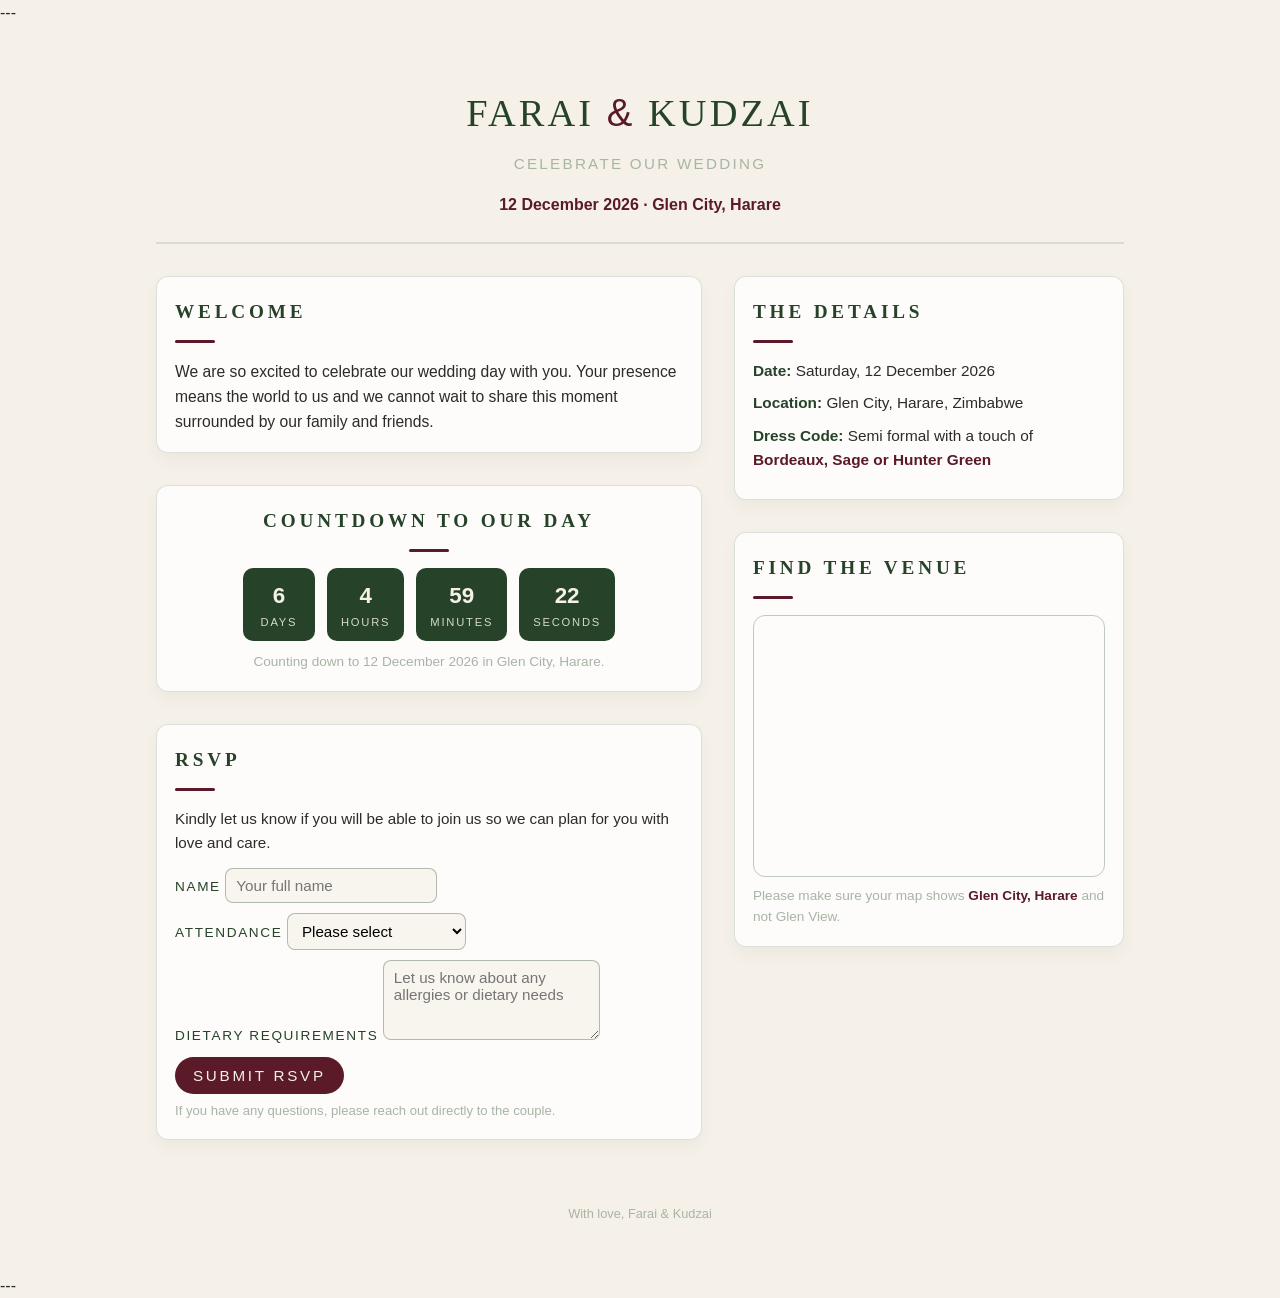
==== index.html @ f3418a3f "Revamp index.html for wedding celebration Updated wedding celebration page with new styles and conte" ====
---
  <!DOCTYPE html>
  <html lang="en">
  <head>
    <meta charset="UTF-8" />
    <meta name="viewport" content="width=device-width, initial-scale=1.0" />
    <title>Farai &amp; Kudzai | Wedding Celebration</title>
  
    <style>
      :root {
        --bone: #f5f1e8;
        --bordeaux: #5b1a27;
        --sage: #a8b4a5;
        --hunter: #264329;
        --text-main: #2b2b2b;
      }
  
      * {
        box-sizing: border-box;
        margin: 0;
        padding: 0;
        font-family: -apple-system, BlinkMacSystemFont, "Segoe UI", Roboto, sans-serif;
      }
  
      body {
        background-color: var(--bone);
        color: var(--text-main);
        line-height: 1.6;
      }
  
      .page-wrapper {
        max-width: 1000px;
        margin: 0 auto;
        padding: 24px 16px 48px;
      }
  
      header {
        text-align: center;
        padding: 32px 16px 24px;
        border-bottom: 2px solid rgba(38, 67, 41, 0.12);
      }
  
      .names {
        font-family: "Georgia", "Times New Roman", serif;
        font-size: 2.4rem;
        letter-spacing: 0.08em;
        text-transform: uppercase;
        color: var(--hunter);
      }
  
      .ampersand {
        color: var(--bordeaux);
      }
  
      .tagline {
        margin-top: 8px;
        font-size: 0.95rem;
        letter-spacing: 0.15em;
        text-transform: uppercase;
        color: var(--sage);
      }
  
      .date-location {
        margin-top: 16px;
        font-size: 1rem;
        color: var(--bordeaux);
        font-weight: 600;
      }
  
      main {
        margin-top: 32px;
        display: grid;
        grid-template-columns: 1.4fr 1fr;
        gap: 32px;
      }
  
      @media (max-width: 800px) {
        main {
          grid-template-columns: 1fr;
        }
      }
  
      section {
        margin-bottom: 32px;
        background: rgba(255, 255, 255, 0.8);
        border-radius: 12px;
        padding: 20px 18px 18px;
        box-shadow: 0 8px 18px rgba(0, 0, 0, 0.04);
        border: 1px solid rgba(168, 180, 165, 0.4);
      }
  
      h2 {
        font-family: "Georgia", "Times New Roman", serif;
        font-size: 1.2rem;
        letter-spacing: 0.2em;
        text-transform: uppercase;
        color: var(--hunter);
        margin-bottom: 12px;
      }
  
      .accent-line {
        width: 40px;
        height: 3px;
        background: var(--bordeaux);
        border-radius: 999px;
        margin-bottom: 16px;
      }
  
      .intro p {
        font-size: 0.98rem;
      }
  
      .highlight {
        color: var(--bordeaux);
        font-weight: 600;
      }
  
      /* Countdown */
      .countdown {
        text-align: center;
      }
  
      .countdown-grid {
        display: flex;
        justify-content: center;
        gap: 12px;
        flex-wrap: wrap;
        margin-top: 12px;
      }
  
      .count-box {
        background: var(--hunter);
        color: var(--bone);
        border-radius: 10px;
        padding: 10px 14px;
        min-width: 72px;
      }
  
      .count-number {
        font-size: 1.4rem;
        font-weight: 700;
        display: block;
      }
  
      .count-label {
        font-size: 0.7rem;
        letter-spacing: 0.16em;
        text-transform: uppercase;
        opacity: 0.85;
      }
  
      .countdown-note {
        margin-top: 10px;
        font-size: 0.85rem;
        color: var(--sage);
      }
  
      /* Details */
      .details-list {
        list-style: none;
        font-size: 0.96rem;
      }
  
      .details-list li {
        margin-bottom: 8px;
      }
  
      .details-label {
        font-weight: 600;
        color: var(--hunter);
      }
  
      /* Map */
      .map-wrapper {
        border-radius: 12px;
        overflow: hidden;
        border: 1px solid rgba(168, 180, 165, 0.7);
      }
  
      .map-note {
        margin-top: 8px;
        font-size: 0.85rem;
        color: var(--sage);
      }
  
      /* RSVP */
      .rsvp p {
        font-size: 0.95rem;
        margin-bottom: 12px;
      }
  
      form {
        display: flex;
        flex-direction: column;
        gap: 10px;
      }
  
      label {
        font-size: 0.85rem;
        letter-spacing: 0.12em;
        text-transform: uppercase;
        color: var(--hunter);
      }
  
      input[type="text"],
      select,
      textarea {
        padding: 8px 10px;
        border-radius: 8px;
        border: 1px solid rgba(168, 180, 165, 0.9);
        font-size: 0.95rem;
        background: rgba(245, 241, 232, 0.7);
        outline: none;
      }
  
      input[type="text"]:focus,
      select:focus,
      textarea:focus {
        border-color: var(--hunter);
        box-shadow: 0 0 0 2px rgba(38, 67, 41, 0.12);
      }
  
      textarea {
        min-height: 80px;
        resize: vertical;
      }
  
      .btn-primary {
        background: var(--bordeaux);
        color: var(--bone);
        border: none;
        border-radius: 999px;
        padding: 10px 18px;
        font-size: 0.95rem;
        letter-spacing: 0.18em;
        text-transform: uppercase;
        cursor: pointer;
        transition: background 0.2s ease, transform 0.1s ease;
        align-self: flex-start;
      }
  
      .btn-primary:hover {
        background: #4a151f;
        transform: translateY(-1px);
      }
  
      .btn-primary:active {
        transform: translateY(0);
      }
  
      .rsvp-note {
        margin-top: 6px;
        font-size: 0.82rem;
        color: var(--sage);
      }
  
      footer {
        margin-top: 32px;
        text-align: center;
        font-size: 0.8rem;
        color: var(--sage);
      }
    </style>
  </head>
  
  <body>
    <div class="page-wrapper">
      <header>
        <div class="names">Farai <span class="ampersand">&amp;</span> Kudzai</div>
        <div class="tagline">Celebrate Our Wedding</div>
        <div class="date-location">12 December 2026 · Glen City, Harare</div>
      </header>
  
      <main>
        <div>
          <!-- Intro -->
          <section class="intro">
            <h2>Welcome</h2>
            <div class="accent-line"></div>
            <p>
              We are so excited to celebrate our wedding day with you.
              Your presence means the world to us and we cannot wait to share
              this moment surrounded by our family and friends.
            </p>
          </section>
  
          <!-- Countdown -->
          <section class="countdown">
            <h2>Countdown To Our Day</h2>
            <div class="accent-line" style="margin-left:auto;margin-right:auto;"></div>
            <div class="countdown-grid">
              <div class="count-box">
                <span id="days" class="count-number">0</span>
                <span class="count-label">Days</span>
              </div>
              <div class="count-box">
                <span id="hours" class="count-number">0</span>
                <span class="count-label">Hours</span>
              </div>
              <div class="count-box">
                <span id="minutes" class="count-number">0</span>
                <span class="count-label">Minutes</span>
              </div>
              <div class="count-box">
                <span id="seconds" class="count-number">0</span>
                <span class="count-label">Seconds</span>
              </div>
            </div>
            <div id="countdown-note" class="countdown-note"></div>
          </section>
  
          <!-- RSVP -->
          <section class="rsvp" id="rsvp">
            <h2>RSVP</h2>
            <div class="accent-line"></div>
            <p>
              Kindly let us know if you will be able to join us so we can
              plan for you with love and care.
            </p>
  
            <!-- NOTE: This is a front end only demo form.
                 To collect responses for real, connect this form to a
                 service like Google Forms, Formspree, or your own backend. -->
  
            <form action="#" method="post">
              <div>
                <label for="name">Name</label>
                <input type="text" id="name" name="name" placeholder="Your full name" required />
              </div>
  
              <div>
                <label for="attendance">Attendance</label>
                <select id="attendance" name="attendance" required>
                  <option value="">Please select</option>
                  <option value="accept">Happily accepting</option>
                  <option value="decline">Regretfully declining</option>
                </select>
              </div>
  
              <div>
                <label for="diet">Dietary Requirements</label>
                <textarea id="diet" name="diet" placeholder="Let us know about any allergies or dietary needs"></textarea>
              </div>
  
              <button type="submit" class="btn-primary">Submit RSVP</button>
            </form>
  
            <div class="rsvp-note">
              If you have any questions, please reach out directly to the couple.
            </div>
          </section>
        </div>
  
        <div>
          <!-- Wedding Details -->
          <section>
            <h2>The Details</h2>
            <div class="accent-line"></div>
            <ul class="details-list">
              <li>
                <span class="details-label">Date:</span>
                Saturday, 12 December 2026
              </li>
              <li>
                <span class="details-label">Location:</span>
                Glen City, Harare, Zimbabwe
              </li>
              <li>
                <span class="details-label">Dress Code:</span>
                Semi formal with a touch of <span class="highlight">Bordeaux, Sage or Hunter Green</span>
              </li>
            </ul>
          </section>
  
          <!-- Map / Location -->
          <section>
            <h2>Find The Venue</h2>
            <div class="accent-line"></div>
            <div class="map-wrapper">
              <!-- Corrected Google Maps iframe for Glen City -->
              <!-- Replace the src below with the exact iframe src you copied for Glen City if needed -->
              <iframe
                src="https://www.google.com/maps/embed?pb=!1m18!1m12!1m3!1d3760.000000000000!2d30.9500000!3d-17.9000000!2m3!1f0!2f0!3f0!3m2!1i1024!2i768!4f13.1!3m3!1m2!1s0x0000000000000000%3A0x0000000000000000!2sGlen%20City%2C%20Harare!5e0!3m2!1sen!2szw!4v1700000000000"
                width="100%"
                height="260"
                style="border:0;"
                allowfullscreen=""
                loading="lazy"
                referrerpolicy="no-referrer-when-downgrade"></iframe>
            </div>
            <p class="map-note">
              Please make sure your map shows <span class="highlight">Glen City, Harare</span> and not Glen View.
            </p>
          </section>
        </div>
      </main>
  
      <footer>
        With love,
        Farai &amp; Kudzai
      </footer>
    </div>
  
    <script>
      // Countdown timer set for 12 December 2026 in Harare
      // Harare is UTC+2, no daylight savings
  
      // Using local time string so it works in the browser without needing time zones
      const weddingDate = new Date("December 12, 2026 10:00:00"); // adjust time if needed
  
      function updateCountdown() {
        const now = new Date();
        const distance = weddingDate.getTime() - now.getTime();
  
        const noteEl = document.getElementById("countdown-note");
  
        if (distance <= 0) {
          document.getElementById("days").textContent = "0";
          document.getElementById("hours").textContent = "0";
          document.getElementById("minutes").textContent = "0";
          document.getElementById("seconds").textContent = "0";
          if (noteEl) {
            noteEl.textContent = "The big day is here!";
          }
          return;
        }
  
        const days = Math.floor(distance / (1000 * 60 * 60 * 24));
        const hours = Math.floor((distance % (1000 * 60 * 60 * 24)) / (1000 * 60 * 60));
        const minutes = Math.floor((distance % (1000 * 60 * 60)) / (1000 * 60));
        const seconds = Math.floor((distance % (1000 * 60)) / 1000);
  
        document.getElementById("days").textContent = days;
        document.getElementById("hours").textContent = hours;
        document.getElementById("minutes").textContent = minutes;
        document.getElementById("seconds").textContent = seconds;
  
        if (noteEl) {
          noteEl.textContent = "Counting down to 12 December 2026 in Glen City, Harare.";
        }
      }
  
      updateCountdown();
      setInterval(updateCountdown, 1000);
    </script>
  </body>
  </html>
---
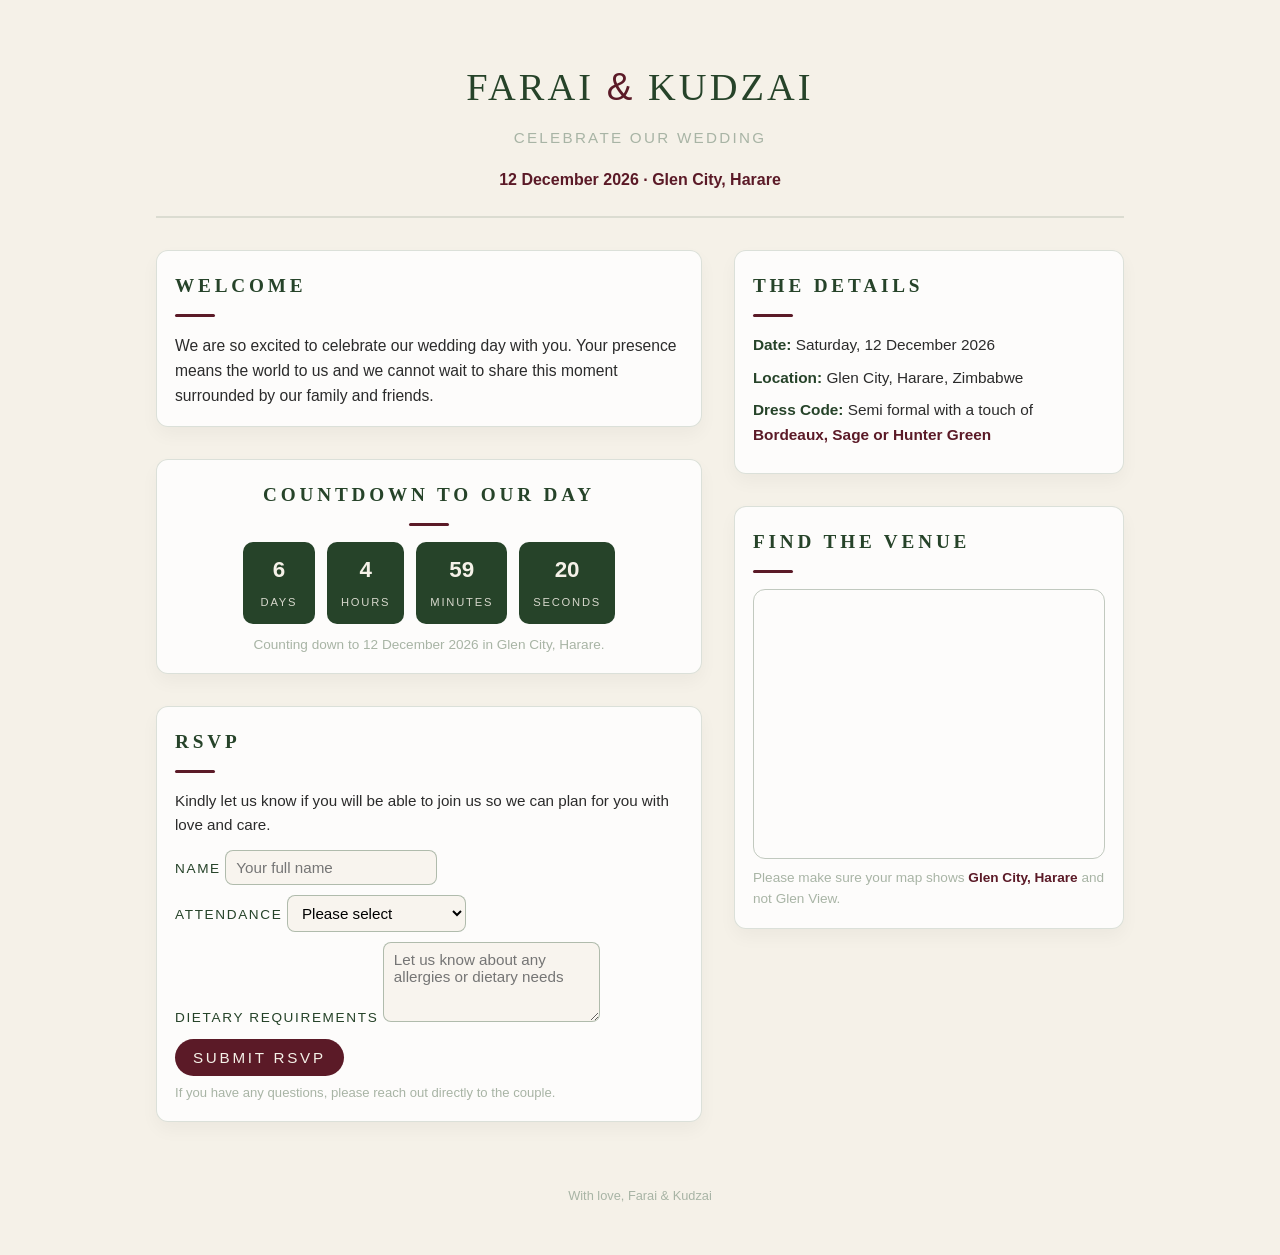
==== commit f344bc05: "Restore index.html with wedding celebration details" ====
--- a/index.html
+++ b/index.html
@@ -1,4 +1,3 @@
----
   <!DOCTYPE html>
   <html lang="en">
   <head>
@@ -445,4 +444,4 @@
     </script>
   </body>
   </html>
----
+
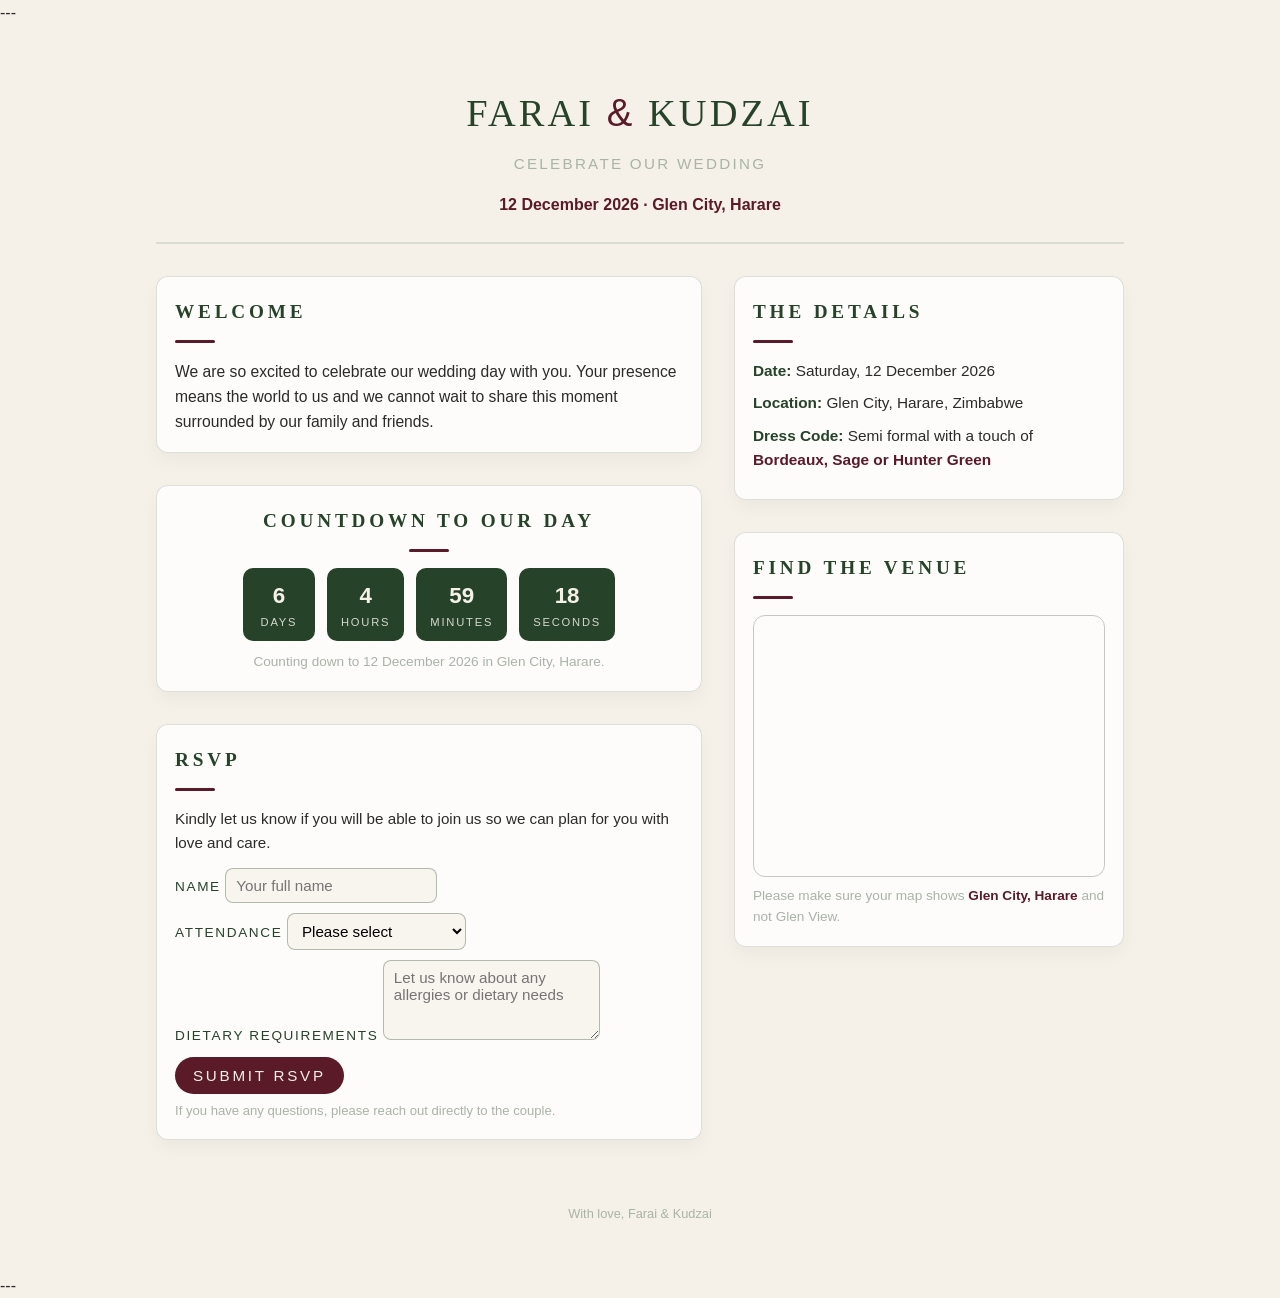
==== commit 9afa2243: "Fix HTML encoding issues in index.html" ====
--- a/index.html
+++ b/index.html
@@ -1,3 +1,4 @@
+---
   <!DOCTYPE html>
   <html lang="en">
   <head>
@@ -444,4 +445,5 @@
     </script>
   </body>
   </html>
+---
 
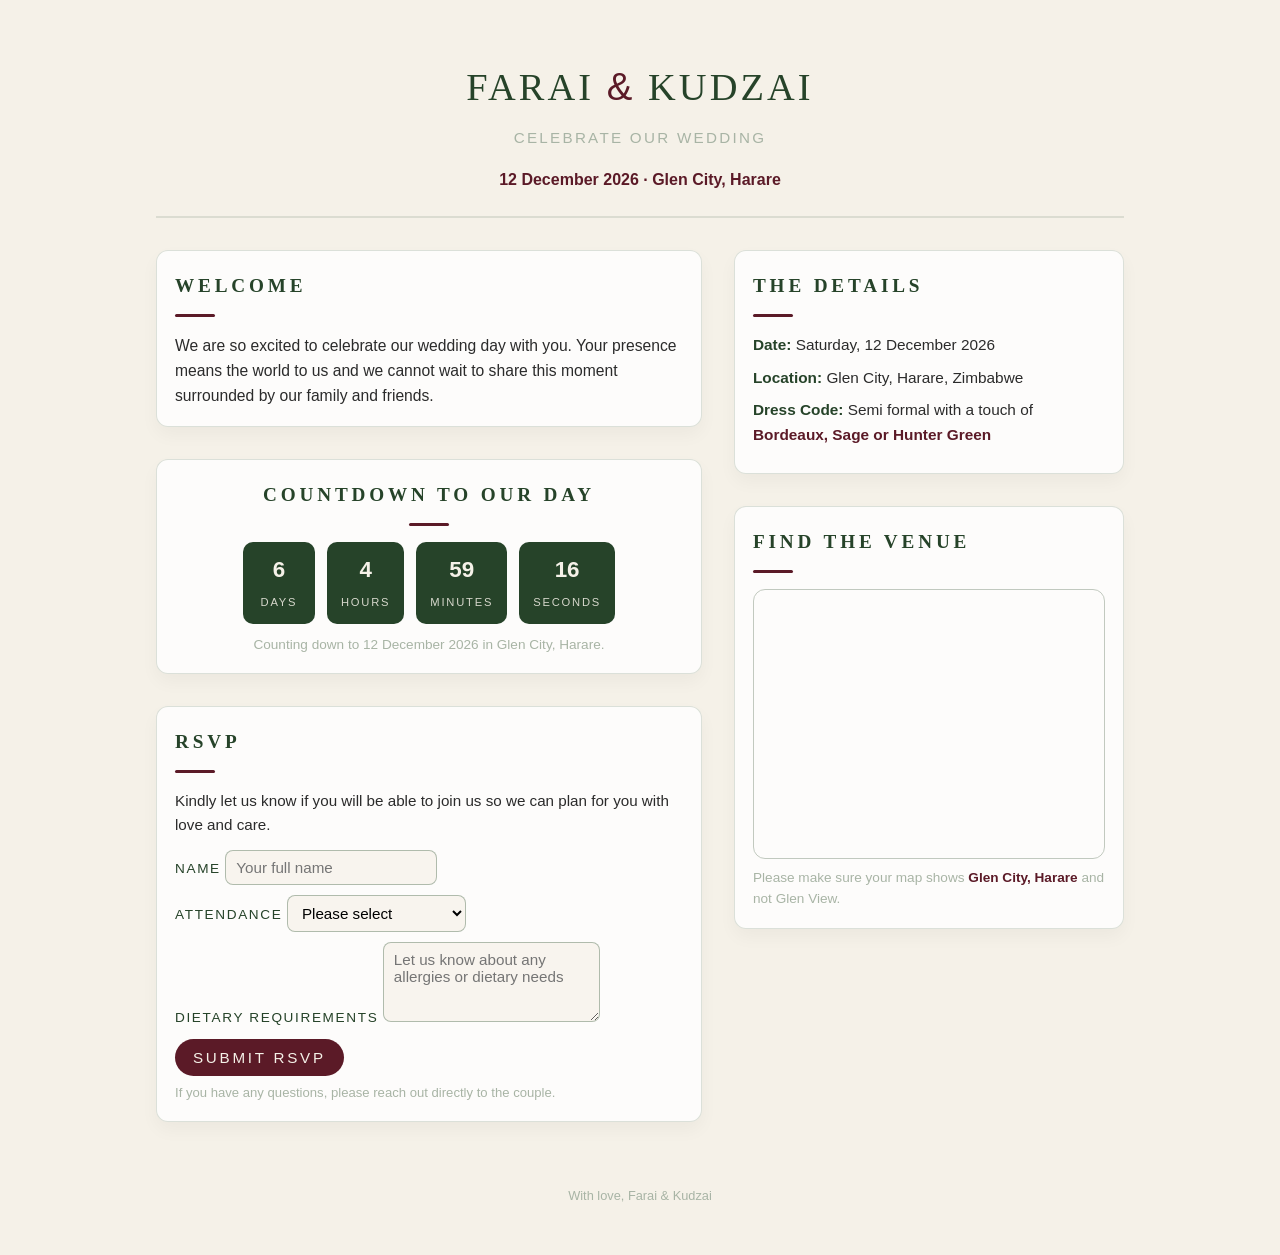
==== commit 0f44d824: "Replace HTML content with updated wedding details" ====
--- a/index.html
+++ b/index.html
@@ -1,4 +1,3 @@
----
   <!DOCTYPE html>
   <html lang="en">
   <head>
@@ -445,5 +444,5 @@
     </script>
   </body>
   </html>
----
 
+
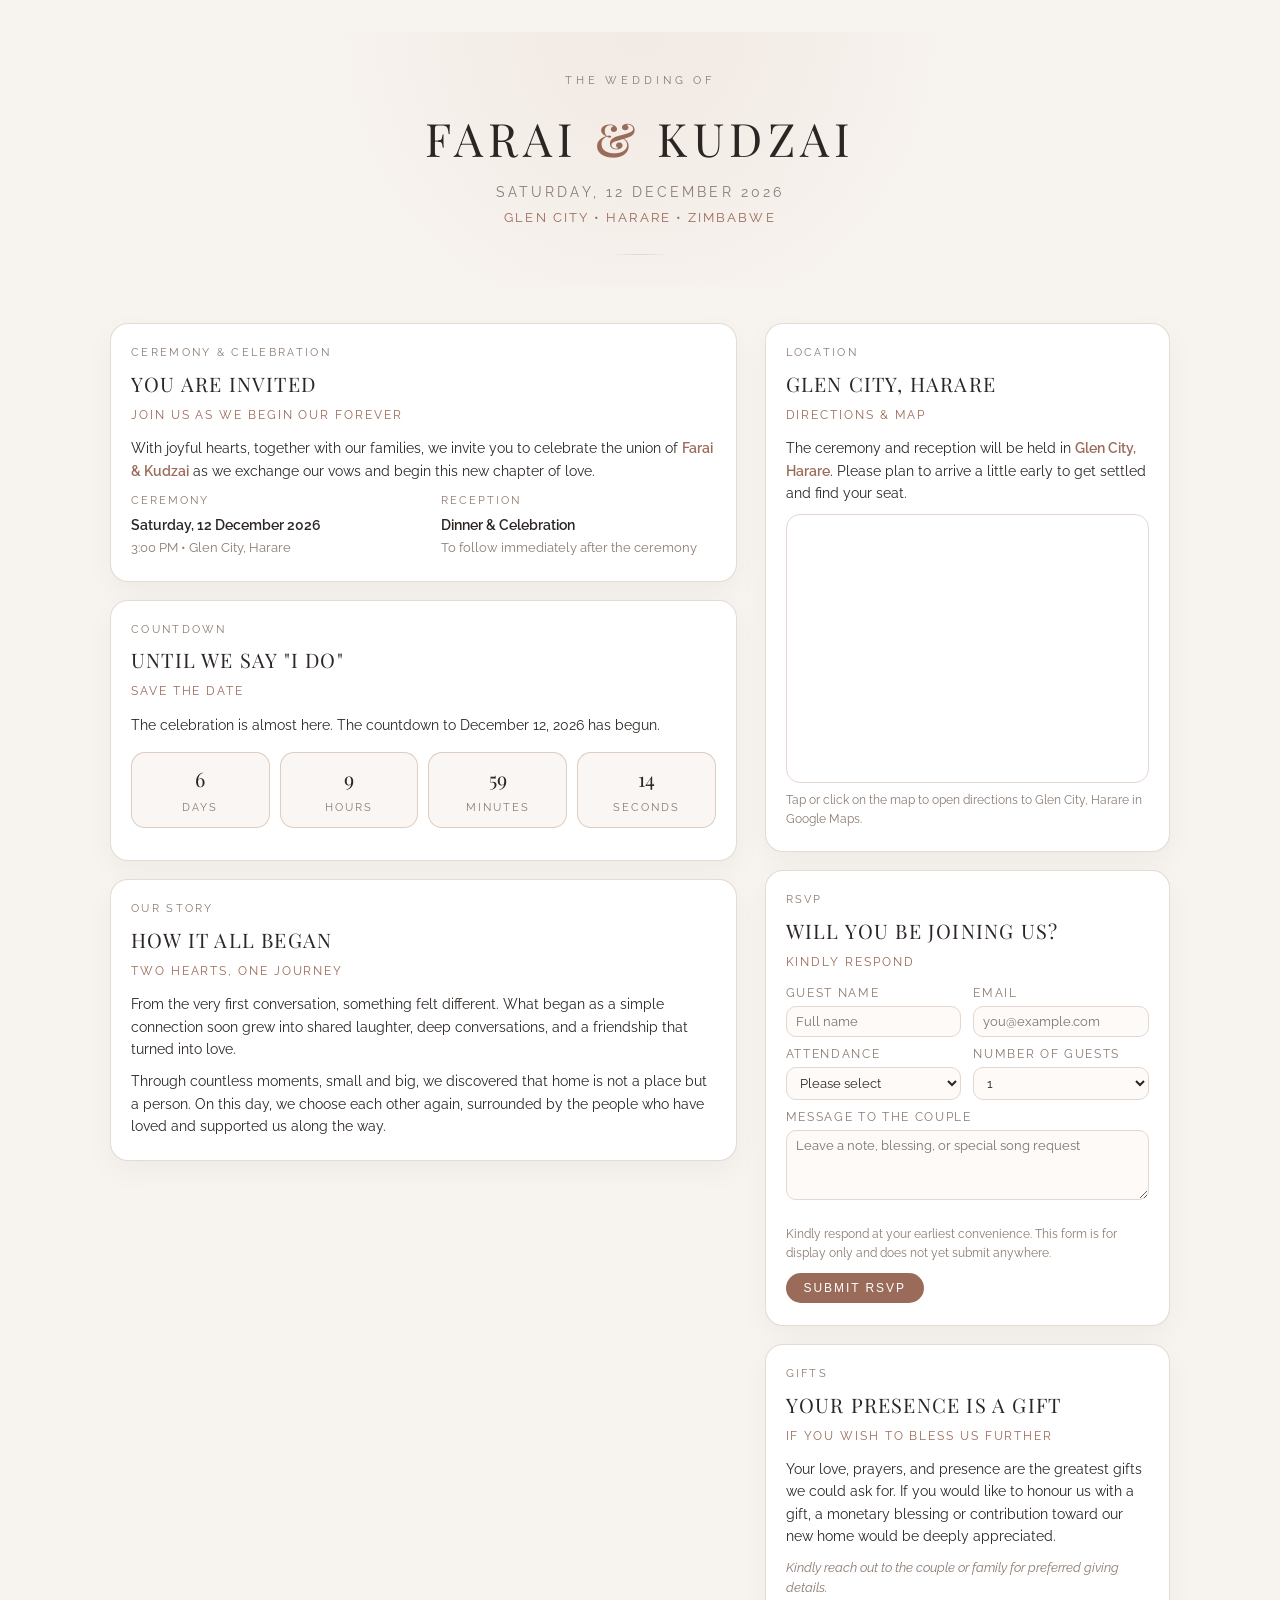
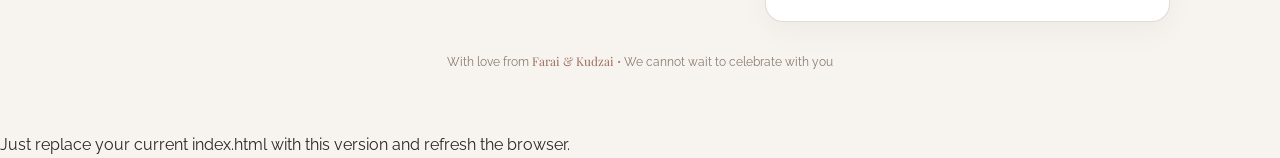
==== commit 04068f63: "Refactor index.html for wedding celebration Updated wedding website HTML structure and styles." ====
--- a/index.html
+++ b/index.html
@@ -1,448 +1,570 @@
-  <!DOCTYPE html>
+ <!DOCTYPE html>
   <html lang="en">
   <head>
     <meta charset="UTF-8" />
     <meta name="viewport" content="width=device-width, initial-scale=1.0" />
-    <title>Farai &amp; Kudzai | Wedding Celebration</title>
-  
+    <title>Farai & Kudzai Wedding</title>
+    <link rel="preconnect" href="https://fonts.googleapis.com" />
+    <link rel="preconnect" href="https://fonts.gstatic.com" crossorigin />
+    <link href="https://fonts.googleapis.com/css2?family=Playfair+Display:wght@400;600;700&family=Raleway:wght@300;400;500;600&display=swap" rel="stylesheet" />
     <style>
       :root {
-        --bone: #f5f1e8;
-        --bordeaux: #5b1a27;
-        --sage: #a8b4a5;
-        --hunter: #264329;
-        --text-main: #2b2b2b;
+        --primary: #9b6b5a;
+        --primary-light: #c89b87;
+        --accent: #d9bca8;
+        --bg: #f7f3ef;
+        --text: #2b2623;
+        --muted: #8a7b71;
+        --card-bg: #ffffff;
+        --border-soft: #e3d7cf;
       }
   
       * {
         box-sizing: border-box;
         margin: 0;
         padding: 0;
-        font-family: -apple-system, BlinkMacSystemFont, "Segoe UI", Roboto, sans-serif;
       }
   
       body {
-        background-color: var(--bone);
-        color: var(--text-main);
+        font-family: "Raleway", system-ui, -apple-system, BlinkMacSystemFont, "Segoe UI", sans-serif;
+        background: var(--bg);
+        color: var(--text);
         line-height: 1.6;
-      }
-  
-      .page-wrapper {
-        max-width: 1000px;
+        -webkit-font-smoothing: antialiased;
+      }
+  
+      img {
+        max-width: 100%;
+        display: block;
+      }
+  
+      a {
+        color: inherit;
+        text-decoration: none;
+      }
+  
+      .page {
+        max-width: 1100px;
         margin: 0 auto;
-        padding: 24px 16px 48px;
-      }
-  
-      header {
+        padding: 32px 20px 60px;
+      }
+  
+      header.hero {
         text-align: center;
-        padding: 32px 16px 24px;
-        border-bottom: 2px solid rgba(38, 67, 41, 0.12);
-      }
-  
-      .names {
-        font-family: "Georgia", "Times New Roman", serif;
-        font-size: 2.4rem;
-        letter-spacing: 0.08em;
-        text-transform: uppercase;
-        color: var(--hunter);
-      }
-  
-      .ampersand {
-        color: var(--bordeaux);
-      }
-  
-      .tagline {
-        margin-top: 8px;
-        font-size: 0.95rem;
-        letter-spacing: 0.15em;
-        text-transform: uppercase;
-        color: var(--sage);
-      }
-  
-      .date-location {
+        padding: 40px 16px 32px;
+        position: relative;
+      }
+  
+      header.hero::before {
+        content: "";
+        position: absolute;
+        inset: 0;
+        background: radial-gradient(circle at top, rgba(203, 164, 140, 0.12), transparent 55%);
+        z-index: -1;
+      }
+  
+      .hero-subtitle {
+        letter-spacing: 0.35em;
+        text-transform: uppercase;
+        font-size: 11px;
+        color: var(--muted);
+        margin-bottom: 12px;
+      }
+  
+      .hero-names {
+        font-family: "Playfair Display", serif;
+        font-size: clamp(32px, 5vw, 46px);
+        letter-spacing: 0.12em;
+        text-transform: uppercase;
+        margin-bottom: 6px;
+      }
+  
+      .hero-ampersand {
+        color: var(--primary);
+        font-weight: 600;
+      }
+  
+      .hero-date {
+        font-size: 14px;
+        text-transform: uppercase;
+        letter-spacing: 0.22em;
+        color: var(--muted);
+        margin-bottom: 4px;
+      }
+  
+      .hero-location {
+        font-size: 13px;
+        letter-spacing: 0.16em;
+        text-transform: uppercase;
+        color: var(--primary);
+      }
+  
+      .hero-divider {
+        width: 62px;
+        height: 1px;
+        background: linear-gradient(to right, transparent, var(--border-soft), transparent);
+        margin: 26px auto 0;
+      }
+  
+      .layout {
+        display: grid;
+        grid-template-columns: minmax(0, 1.7fr) minmax(0, 1.1fr);
+        gap: 28px;
+        margin-top: 36px;
+        align-items: start;
+      }
+  
+      @media (max-width: 880px) {
+        .layout {
+          grid-template-columns: minmax(0, 1fr);
+        }
+      }
+  
+      .card {
+        background: var(--card-bg);
+        border-radius: 18px;
+        border: 1px solid rgba(227, 215, 207, 0.9);
+        padding: 20px 20px 22px;
+        box-shadow: 0 10px 30px rgba(0, 0, 0, 0.04);
+      }
+  
+      .card + .card {
+        margin-top: 18px;
+      }
+  
+      .section-label {
+        font-size: 11px;
+        letter-spacing: 0.21em;
+        text-transform: uppercase;
+        color: var(--muted);
+        margin-bottom: 6px;
+      }
+  
+      .section-title {
+        font-family: "Playfair Display", serif;
+        font-size: 20px;
+        letter-spacing: 0.06em;
+        text-transform: uppercase;
+        margin-bottom: 6px;
+      }
+  
+      .section-subtitle {
+        font-size: 12px;
+        letter-spacing: 0.16em;
+        text-transform: uppercase;
+        color: var(--primary);
+        margin-bottom: 12px;
+      }
+  
+      .section-body {
+        font-size: 14px;
+        color: var(--text);
+      }
+  
+      .section-body p + p {
+        margin-top: 10px;
+      }
+  
+      .highlight {
+        font-weight: 600;
+        color: var(--primary);
+      }
+  
+      .two-column {
+        display: grid;
+        grid-template-columns: repeat(auto-fit, minmax(180px, 1fr));
+        gap: 12px 36px;
+        margin-top: 10px;
+        font-size: 14px;
+      }
+  
+      .two-column-item-label {
+        font-size: 11px;
+        letter-spacing: 0.18em;
+        text-transform: uppercase;
+        color: var(--muted);
+        margin-bottom: 4px;
+      }
+  
+      .two-column-item-main {
+        font-weight: 600;
+        margin-bottom: 2px;
+      }
+  
+      .two-column-item-sub {
+        font-size: 13px;
+        color: var(--muted);
+      }
+  
+      .registry-note {
+        margin-top: 12px;
+        font-size: 13px;
+        color: var(--muted);
+        font-style: italic;
+      }
+  
+      .countdown {
+        display: flex;
+        justify-content: space-between;
+        gap: 10px;
         margin-top: 16px;
-        font-size: 1rem;
-        color: var(--bordeaux);
-        font-weight: 600;
-      }
-  
-      main {
-        margin-top: 32px;
+      }
+  
+      .countdown-box {
+        flex: 1;
+        text-align: center;
+        padding: 10px 8px 11px;
+        border-radius: 14px;
+        background: #faf6f3;
+        border: 1px solid rgba(220, 201, 187, 0.9);
+      }
+  
+      .countdown-value {
+        font-family: "Playfair Display", serif;
+        font-size: 20px;
+        margin-bottom: 4px;
+      }
+  
+      .countdown-label {
+        font-size: 11px;
+        text-transform: uppercase;
+        letter-spacing: 0.18em;
+        color: var(--muted);
+      }
+  
+      .countdown-footer {
+        text-align: center;
+        margin-top: 10px;
+        font-size: 12px;
+        color: var(--muted);
+      }
+  
+      .rsvp-form {
         display: grid;
-        grid-template-columns: 1.4fr 1fr;
-        gap: 32px;
-      }
-  
-      @media (max-width: 800px) {
-        main {
-          grid-template-columns: 1fr;
-        }
-      }
-  
-      section {
-        margin-bottom: 32px;
-        background: rgba(255, 255, 255, 0.8);
-        border-radius: 12px;
-        padding: 20px 18px 18px;
-        box-shadow: 0 8px 18px rgba(0, 0, 0, 0.04);
-        border: 1px solid rgba(168, 180, 165, 0.4);
-      }
-  
-      h2 {
-        font-family: "Georgia", "Times New Roman", serif;
-        font-size: 1.2rem;
-        letter-spacing: 0.2em;
-        text-transform: uppercase;
-        color: var(--hunter);
-        margin-bottom: 12px;
-      }
-  
-      .accent-line {
-        width: 40px;
-        height: 3px;
-        background: var(--bordeaux);
-        border-radius: 999px;
-        margin-bottom: 16px;
-      }
-  
-      .intro p {
-        font-size: 0.98rem;
-      }
-  
-      .highlight {
-        color: var(--bordeaux);
-        font-weight: 600;
-      }
-  
-      /* Countdown */
-      .countdown {
-        text-align: center;
-      }
-  
-      .countdown-grid {
-        display: flex;
-        justify-content: center;
-        gap: 12px;
-        flex-wrap: wrap;
-        margin-top: 12px;
-      }
-  
-      .count-box {
-        background: var(--hunter);
-        color: var(--bone);
-        border-radius: 10px;
-        padding: 10px 14px;
-        min-width: 72px;
-      }
-  
-      .count-number {
-        font-size: 1.4rem;
-        font-weight: 700;
+        gap: 8px;
+        margin-top: 10px;
+      }
+  
+      .rsvp-row {
+        display: grid;
+        grid-template-columns: repeat(auto-fit, minmax(140px, 1fr));
+        gap: 8px 12px;
+      }
+  
+      label {
+        font-size: 12px;
+        color: var(--muted);
+        text-transform: uppercase;
+        letter-spacing: 0.14em;
         display: block;
-      }
-  
-      .count-label {
-        font-size: 0.7rem;
-        letter-spacing: 0.16em;
-        text-transform: uppercase;
-        opacity: 0.85;
-      }
-  
-      .countdown-note {
-        margin-top: 10px;
-        font-size: 0.85rem;
-        color: var(--sage);
-      }
-  
-      /* Details */
-      .details-list {
-        list-style: none;
-        font-size: 0.96rem;
-      }
-  
-      .details-list li {
-        margin-bottom: 8px;
-      }
-  
-      .details-label {
-        font-weight: 600;
-        color: var(--hunter);
-      }
-  
-      /* Map */
-      .map-wrapper {
-        border-radius: 12px;
-        overflow: hidden;
-        border: 1px solid rgba(168, 180, 165, 0.7);
-      }
-  
-      .map-note {
-        margin-top: 8px;
-        font-size: 0.85rem;
-        color: var(--sage);
-      }
-  
-      /* RSVP */
-      .rsvp p {
-        font-size: 0.95rem;
-        margin-bottom: 12px;
-      }
-  
-      form {
-        display: flex;
-        flex-direction: column;
-        gap: 10px;
-      }
-  
-      label {
-        font-size: 0.85rem;
-        letter-spacing: 0.12em;
-        text-transform: uppercase;
-        color: var(--hunter);
+        margin-bottom: 3px;
       }
   
       input[type="text"],
+      input[type="email"],
       select,
       textarea {
-        padding: 8px 10px;
-        border-radius: 8px;
-        border: 1px solid rgba(168, 180, 165, 0.9);
-        font-size: 0.95rem;
-        background: rgba(245, 241, 232, 0.7);
-        outline: none;
-      }
-  
-      input[type="text"]:focus,
-      select:focus,
-      textarea:focus {
-        border-color: var(--hunter);
-        box-shadow: 0 0 0 2px rgba(38, 67, 41, 0.12);
+        width: 100%;
+        padding: 7px 9px;
+        border-radius: 10px;
+        border: 1px solid var(--border-soft);
+        font-size: 13px;
+        font-family: inherit;
+        background: #fdfaf7;
+        color: var(--text);
       }
   
       textarea {
-        min-height: 80px;
+        min-height: 70px;
         resize: vertical;
       }
   
+      .rsvp-footer {
+        display: flex;
+        justify-content: space-between;
+        align-items: center;
+        margin-top: 10px;
+        gap: 10px;
+        flex-wrap: wrap;
+      }
+  
+      .rsvp-note {
+        font-size: 12px;
+        color: var(--muted);
+      }
+  
       .btn-primary {
-        background: var(--bordeaux);
-        color: var(--bone);
         border: none;
         border-radius: 999px;
-        padding: 10px 18px;
-        font-size: 0.95rem;
-        letter-spacing: 0.18em;
-        text-transform: uppercase;
+        padding: 8px 18px;
+        font-size: 12px;
+        letter-spacing: 0.16em;
+        text-transform: uppercase;
+        background: var(--primary);
+        color: #fff;
         cursor: pointer;
-        transition: background 0.2s ease, transform 0.1s ease;
-        align-self: flex-start;
+        transition: background 0.15s ease, transform 0.1s ease;
+        white-space: nowrap;
       }
   
       .btn-primary:hover {
-        background: #4a151f;
+        background: #855747;
         transform: translateY(-1px);
       }
   
-      .btn-primary:active {
-        transform: translateY(0);
-      }
-  
-      .rsvp-note {
-        margin-top: 6px;
-        font-size: 0.82rem;
-        color: var(--sage);
-      }
-  
-      footer {
-        margin-top: 32px;
+      .map-wrapper {
+        border-radius: 14px;
+        overflow: hidden;
+        border: 1px solid var(--border-soft);
+        margin-top: 10px;
+      }
+  
+      .map-wrapper iframe {
+        border: 0;
+        width: 100%;
+        height: 260px;
+      }
+  
+      .map-caption {
+        margin-top: 8px;
+        font-size: 12px;
+        color: var(--muted);
+      }
+  
+      .footer-note {
         text-align: center;
-        font-size: 0.8rem;
-        color: var(--sage);
+        margin-top: 30px;
+        font-size: 12px;
+        color: var(--muted);
+      }
+  
+      .footer-note span {
+        font-family: "Playfair Display", serif;
+        color: var(--primary);
       }
     </style>
   </head>
-  
   <body>
-    <div class="page-wrapper">
-      <header>
-        <div class="names">Farai <span class="ampersand">&amp;</span> Kudzai</div>
-        <div class="tagline">Celebrate Our Wedding</div>
-        <div class="date-location">12 December 2026 · Glen City, Harare</div>
+    <div class="page">
+      <header class="hero">
+        <div class="hero-subtitle">The Wedding Of</div>
+        <div class="hero-names">
+          FARAI <span class="hero-ampersand">&amp;</span> KUDZAI
+        </div>
+        <div class="hero-date">Saturday, 12 December 2026</div>
+        <div class="hero-location">Glen City • Harare • Zimbabwe</div>
+        <div class="hero-divider"></div>
       </header>
   
-      <main>
-        <div>
-          <!-- Intro -->
-          <section class="intro">
-            <h2>Welcome</h2>
-            <div class="accent-line"></div>
-            <p>
-              We are so excited to celebrate our wedding day with you.
-              Your presence means the world to us and we cannot wait to share
-              this moment surrounded by our family and friends.
-            </p>
-          </section>
-  
-          <!-- Countdown -->
-          <section class="countdown">
-            <h2>Countdown To Our Day</h2>
-            <div class="accent-line" style="margin-left:auto;margin-right:auto;"></div>
-            <div class="countdown-grid">
-              <div class="count-box">
-                <span id="days" class="count-number">0</span>
-                <span class="count-label">Days</span>
-              </div>
-              <div class="count-box">
-                <span id="hours" class="count-number">0</span>
-                <span class="count-label">Hours</span>
-              </div>
-              <div class="count-box">
-                <span id="minutes" class="count-number">0</span>
-                <span class="count-label">Minutes</span>
-              </div>
-              <div class="count-box">
-                <span id="seconds" class="count-number">0</span>
-                <span class="count-label">Seconds</span>
+      <main class="layout">
+        <section>
+          <article class="card">
+            <div class="section-label">Ceremony &amp; Celebration</div>
+            <div class="section-title">You Are Invited</div>
+            <div class="section-subtitle">Join Us As We Begin Our Forever</div>
+            <div class="section-body">
+              <p>
+                With joyful hearts, together with our families, we invite you to celebrate the union of
+                <span class="highlight">Farai &amp; Kudzai</span> as we exchange our vows and begin this new chapter of love.
+              </p>
+              <div class="two-column">
+                <div>
+                  <div class="two-column-item-label">Ceremony</div>
+                  <div class="two-column-item-main">Saturday, 12 December 2026</div>
+                  <div class="two-column-item-sub">3:00 PM • Glen City, Harare</div>
+                </div>
+                <div>
+                  <div class="two-column-item-label">Reception</div>
+                  <div class="two-column-item-main">Dinner &amp; Celebration</div>
+                  <div class="two-column-item-sub">To follow immediately after the ceremony</div>
+                </div>
               </div>
             </div>
-            <div id="countdown-note" class="countdown-note"></div>
-          </section>
-  
-          <!-- RSVP -->
-          <section class="rsvp" id="rsvp">
-            <h2>RSVP</h2>
-            <div class="accent-line"></div>
-            <p>
-              Kindly let us know if you will be able to join us so we can
-              plan for you with love and care.
-            </p>
-  
-            <!-- NOTE: This is a front end only demo form.
-                 To collect responses for real, connect this form to a
-                 service like Google Forms, Formspree, or your own backend. -->
-  
-            <form action="#" method="post">
-              <div>
-                <label for="name">Name</label>
-                <input type="text" id="name" name="name" placeholder="Your full name" required />
+          </article>
+  
+          <article class="card">
+            <div class="section-label">Countdown</div>
+            <div class="section-title">Until We Say "I Do"</div>
+            <div class="section-subtitle">Save The Date</div>
+            <div class="section-body">
+              <p>The celebration is almost here. The countdown to December 12, 2026 has begun.</p>
+              <div class="countdown" id="countdown">
+                <div class="countdown-box">
+                  <div class="countdown-value" id="days">0</div>
+                  <div class="countdown-label">Days</div>
+                </div>
+                <div class="countdown-box">
+                  <div class="countdown-value" id="hours">0</div>
+                  <div class="countdown-label">Hours</div>
+                </div>
+                <div class="countdown-box">
+                  <div class="countdown-value" id="minutes">0</div>
+                  <div class="countdown-label">Minutes</div>
+                </div>
+                <div class="countdown-box">
+                  <div class="countdown-value" id="seconds">0</div>
+                  <div class="countdown-label">Seconds</div>
+                </div>
               </div>
-  
-              <div>
-                <label for="attendance">Attendance</label>
-                <select id="attendance" name="attendance" required>
-                  <option value="">Please select</option>
-                  <option value="accept">Happily accepting</option>
-                  <option value="decline">Regretfully declining</option>
-                </select>
+              <div class="countdown-footer" id="countdown-footer"></div>
+            </div>
+          </article>
+  
+          <article class="card">
+            <div class="section-label">Our Story</div>
+            <div class="section-title">How It All Began</div>
+            <div class="section-subtitle">Two Hearts, One Journey</div>
+            <div class="section-body">
+              <p>
+                From the very first conversation, something felt different. What began as a simple connection soon grew into
+                shared laughter, deep conversations, and a friendship that turned into love.
+              </p>
+              <p>
+                Through countless moments, small and big, we discovered that home is not a place but a person. On this day,
+                we choose each other again, surrounded by the people who have loved and supported us along the way.
+              </p>
+            </div>
+          </article>
+        </section>
+  
+        <aside>
+          <article class="card">
+            <div class="section-label">Location</div>
+            <div class="section-title">Glen City, Harare</div>
+            <div class="section-subtitle">Directions &amp; Map</div>
+            <div class="section-body">
+              <p>
+                The ceremony and reception will be held in
+                <span class="highlight">Glen City, Harare</span>. Please plan to arrive a little early to get settled and find your seat.
+              </p>
+              <div class="map-wrapper">
+                <iframe
+                  loading="lazy"
+                  allowfullscreen
+                  referrerpolicy="no-referrer-when-downgrade"
+                  src="https://www.google.com/maps/embed?pb=!1m18!1m12!1m3!1d3762.016026002153!2d31.249!3d-17.929149!2m3!1f0!2f0!3f0!3m2!1i1024!2i768!4f13.1!3m3!1m2!1s0x1931a5c1e4c4c7ff%3A0x8a01fd1cbd4023f1!2sGlen%20City%2C%20Harare%2C%20Zimbabwe!5e0!3m2!1sen!2sZW!4v1690000000000">
+                </iframe>
               </div>
-  
-              <div>
-                <label for="diet">Dietary Requirements</label>
-                <textarea id="diet" name="diet" placeholder="Let us know about any allergies or dietary needs"></textarea>
+              <div class="map-caption">
+                Tap or click on the map to open directions to Glen City, Harare in Google Maps.
               </div>
-  
-              <button type="submit" class="btn-primary">Submit RSVP</button>
-            </form>
-  
-            <div class="rsvp-note">
-              If you have any questions, please reach out directly to the couple.
             </div>
-          </section>
-        </div>
-  
-        <div>
-          <!-- Wedding Details -->
-          <section>
-            <h2>The Details</h2>
-            <div class="accent-line"></div>
-            <ul class="details-list">
-              <li>
-                <span class="details-label">Date:</span>
-                Saturday, 12 December 2026
-              </li>
-              <li>
-                <span class="details-label">Location:</span>
-                Glen City, Harare, Zimbabwe
-              </li>
-              <li>
-                <span class="details-label">Dress Code:</span>
-                Semi formal with a touch of <span class="highlight">Bordeaux, Sage or Hunter Green</span>
-              </li>
-            </ul>
-          </section>
-  
-          <!-- Map / Location -->
-          <section>
-            <h2>Find The Venue</h2>
-            <div class="accent-line"></div>
-            <div class="map-wrapper">
-              <!-- Corrected Google Maps iframe for Glen City -->
-              <!-- Replace the src below with the exact iframe src you copied for Glen City if needed -->
-              <iframe
-                src="https://www.google.com/maps/embed?pb=!1m18!1m12!1m3!1d3760.000000000000!2d30.9500000!3d-17.9000000!2m3!1f0!2f0!3f0!3m2!1i1024!2i768!4f13.1!3m3!1m2!1s0x0000000000000000%3A0x0000000000000000!2sGlen%20City%2C%20Harare!5e0!3m2!1sen!2szw!4v1700000000000"
-                width="100%"
-                height="260"
-                style="border:0;"
-                allowfullscreen=""
-                loading="lazy"
-                referrerpolicy="no-referrer-when-downgrade"></iframe>
+          </article>
+  
+          <article class="card">
+            <div class="section-label">Rsvp</div>
+            <div class="section-title">Will You Be Joining Us?</div>
+            <div class="section-subtitle">Kindly Respond</div>
+            <div class="section-body">
+              <form class="rsvp-form">
+                <div class="rsvp-row">
+                  <div>
+                    <label for="name">Guest Name</label>
+                    <input type="text" id="name" name="name" placeholder="Full name" />
+                  </div>
+                  <div>
+                    <label for="email">Email</label>
+                    <input type="email" id="email" name="email" placeholder="you@example.com" />
+                  </div>
+                </div>
+  
+                <div class="rsvp-row">
+                  <div>
+                    <label for="attendance">Attendance</label>
+                    <select id="attendance" name="attendance">
+                      <option value="">Please select</option>
+                      <option value="accept">Joyfully accept</option>
+                      <option value="decline">Regretfully decline</option>
+                    </select>
+                  </div>
+                  <div>
+                    <label for="guests">Number Of Guests</label>
+                    <select id="guests" name="guests">
+                      <option value="1">1</option>
+                      <option value="2">2</option>
+                      <option value="3">3</option>
+                      <option value="4">4</option>
+                    </select>
+                  </div>
+                </div>
+  
+                <div>
+                  <label for="message">Message To The Couple</label>
+                  <textarea id="message" name="message" placeholder="Leave a note, blessing, or special song request"></textarea>
+                </div>
+  
+                <div class="rsvp-footer">
+                  <div class="rsvp-note">
+                    Kindly respond at your earliest convenience. This form is for display only and does not yet submit anywhere.
+                  </div>
+                  <button type="button" class="btn-primary">Submit Rsvp</button>
+                </div>
+              </form>
             </div>
-            <p class="map-note">
-              Please make sure your map shows <span class="highlight">Glen City, Harare</span> and not Glen View.
-            </p>
-          </section>
-        </div>
+          </article>
+  
+          <article class="card">
+            <div class="section-label">Gifts</div>
+            <div class="section-title">Your Presence Is A Gift</div>
+            <div class="section-subtitle">If You Wish To Bless Us Further</div>
+            <div class="section-body">
+              <p>
+                Your love, prayers, and presence are the greatest gifts we could ask for. If you would like to honour us with a
+                gift, a monetary blessing or contribution toward our new home would be deeply appreciated.
+              </p>
+              <p class="registry-note">
+                Kindly reach out to the couple or family for preferred giving details.
+              </p>
+            </div>
+          </article>
+        </aside>
       </main>
   
-      <footer>
-        With love,
-        Farai &amp; Kudzai
+      <footer class="footer-note">
+        With love from <span>Farai &amp; Kudzai</span> • We cannot wait to celebrate with you
       </footer>
     </div>
   
     <script>
-      // Countdown timer set for 12 December 2026 in Harare
-      // Harare is UTC+2, no daylight savings
-  
-      // Using local time string so it works in the browser without needing time zones
-      const weddingDate = new Date("December 12, 2026 10:00:00"); // adjust time if needed
-  
-      function updateCountdown() {
-        const now = new Date();
-        const distance = weddingDate.getTime() - now.getTime();
-  
-        const noteEl = document.getElementById("countdown-note");
-  
-        if (distance <= 0) {
-          document.getElementById("days").textContent = "0";
-          document.getElementById("hours").textContent = "0";
-          document.getElementById("minutes").textContent = "0";
-          document.getElementById("seconds").textContent = "0";
-          if (noteEl) {
-            noteEl.textContent = "The big day is here!";
+      // Countdown timer to 12 December 2026 at 15:00 local time
+      (function () {
+        var targetDate = new Date("December 12, 2026 15:00:00").getTime();
+  
+        function updateCountdown() {
+          var now = new Date().getTime();
+          var distance = targetDate - now;
+  
+          if (distance <= 0) {
+            document.getElementById("days").textContent = 0;
+            document.getElementById("hours").textContent = 0;
+            document.getElementById("minutes").textContent = 0;
+            document.getElementById("seconds").textContent = 0;
+  
+            var footer = document.getElementById("countdown-footer");
+            if (footer) {
+              footer.textContent = "Today we celebrate the wedding of Farai & Kudzai.";
+            }
+            clearInterval(intervalId);
+            return;
           }
-          return;
+  
+          var days = Math.floor(distance / (1000 * 60 * 60 * 24));
+          var hours = Math.floor((distance % (1000 * 60 * 60 * 24)) / (1000 * 60 * 60));
+          var minutes = Math.floor((distance % (1000 * 60 * 60)) / (1000 * 60));
+          var seconds = Math.floor((distance % (1000 * 60)) / 1000);
+  
+          document.getElementById("days").textContent = days;
+          document.getElementById("hours").textContent = hours;
+          document.getElementById("minutes").textContent = minutes;
+          document.getElementById("seconds").textContent = seconds;
         }
   
-        const days = Math.floor(distance / (1000 * 60 * 60 * 24));
-        const hours = Math.floor((distance % (1000 * 60 * 60 * 24)) / (1000 * 60 * 60));
-        const minutes = Math.floor((distance % (1000 * 60 * 60)) / (1000 * 60));
-        const seconds = Math.floor((distance % (1000 * 60)) / 1000);
-  
-        document.getElementById("days").textContent = days;
-        document.getElementById("hours").textContent = hours;
-        document.getElementById("minutes").textContent = minutes;
-        document.getElementById("seconds").textContent = seconds;
-  
-        if (noteEl) {
-          noteEl.textContent = "Counting down to 12 December 2026 in Glen City, Harare.";
-        }
-      }
-  
-      updateCountdown();
-      setInterval(updateCountdown, 1000);
+        updateCountdown();
+        var intervalId = setInterval(updateCountdown, 1000);
+      })();
     </script>
   </body>
   </html>
 
 
+Just replace your current index.html with this version and refresh the browser.
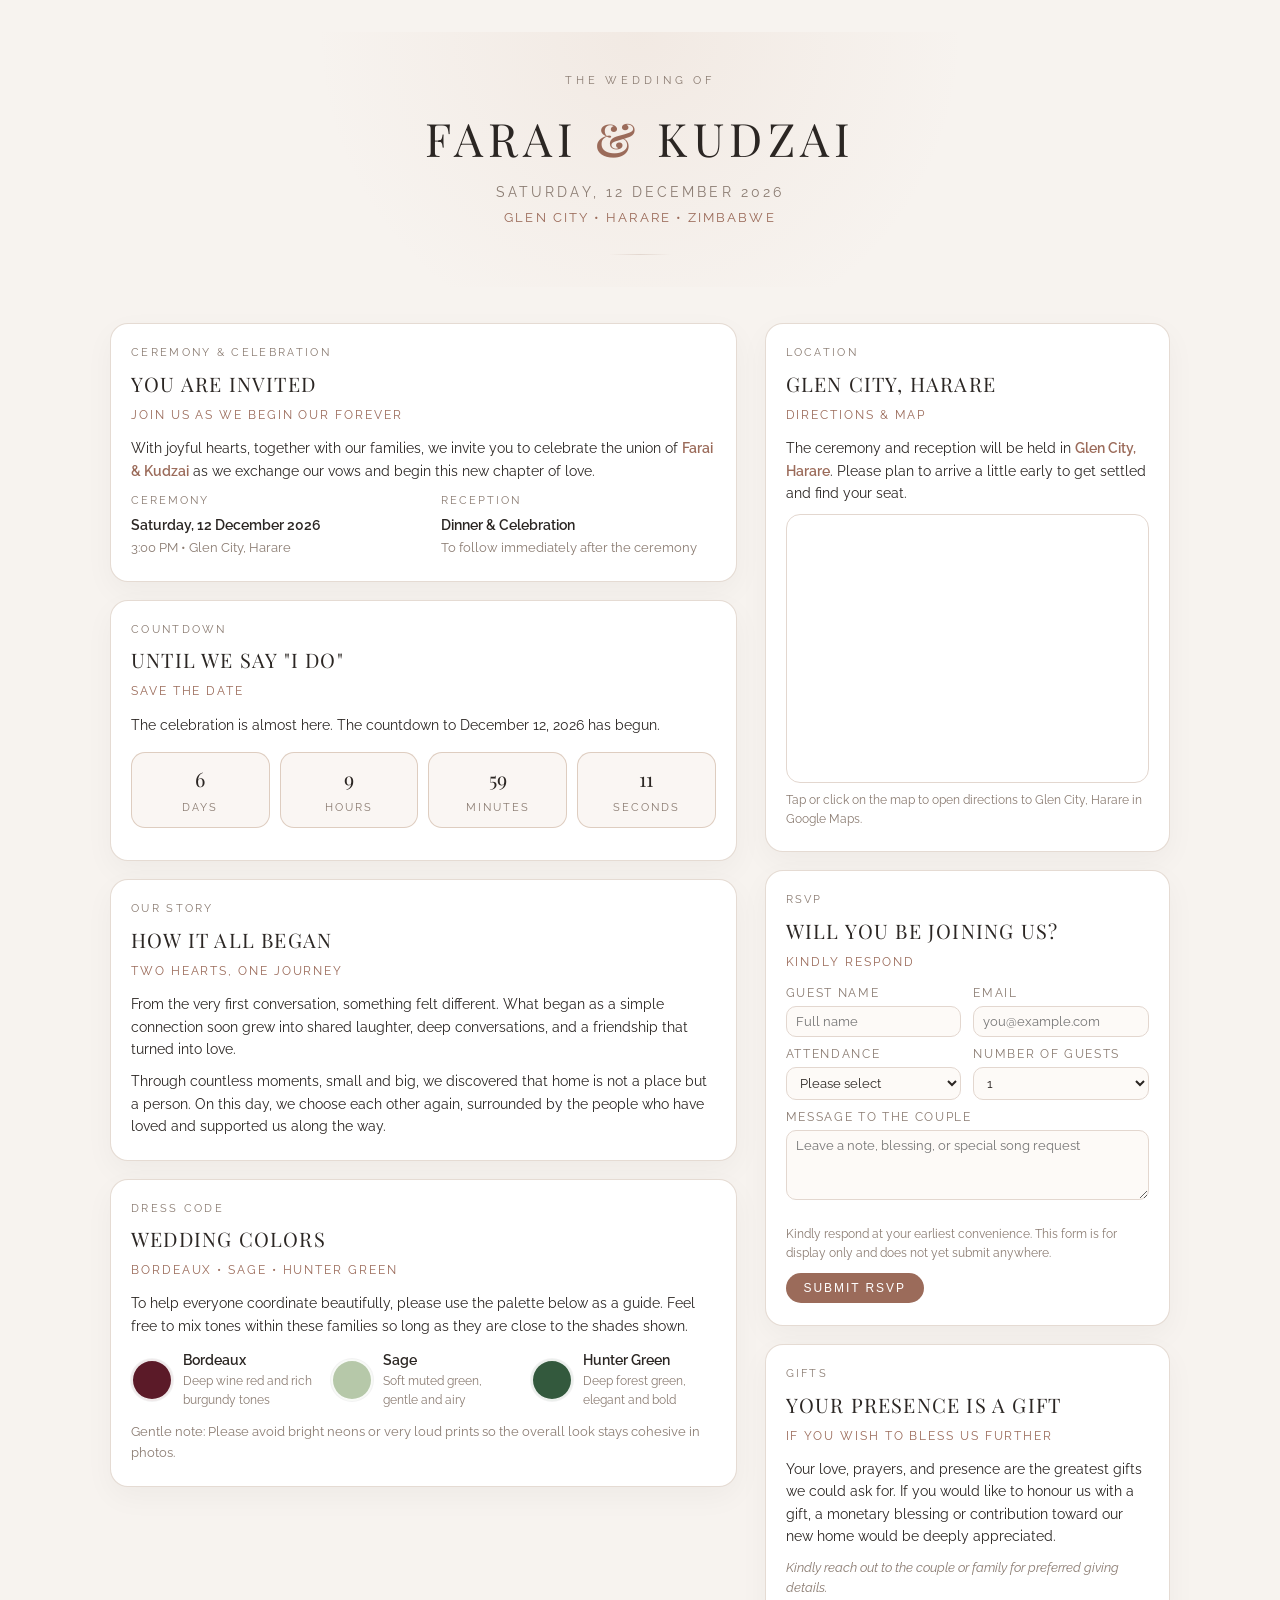
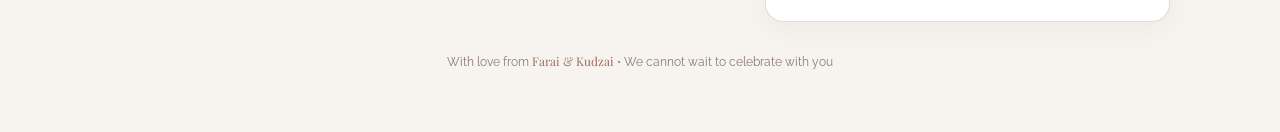
==== commit 59910a86: "Update print statement from 'Hello' to 'Goodbye'" ====
--- a/index.html
+++ b/index.html
@@ -1,4 +1,4 @@
- <!DOCTYPE html>
+  <!DOCTYPE html>
   <html lang="en">
   <head>
     <meta charset="UTF-8" />
@@ -17,6 +17,11 @@
         --muted: #8a7b71;
         --card-bg: #ffffff;
         --border-soft: #e3d7cf;
+  
+        /* Dress code swatch colors */
+        --bordeaux: #5b1a28;
+        --sage: #b6c8a9;
+        --hunter: #33593d;
       }
   
       * {
@@ -341,6 +346,51 @@
       .footer-note span {
         font-family: "Playfair Display", serif;
         color: var(--primary);
+      }
+  
+      /* Dress code styles */
+      .dress-code-grid {
+        display: grid;
+        grid-template-columns: repeat(auto-fit, minmax(150px, 1fr));
+        gap: 16px;
+        margin-top: 12px;
+      }
+  
+      .dress-code-item {
+        display: flex;
+        align-items: center;
+        gap: 10px;
+      }
+  
+      .swatch-circle {
+        width: 42px;
+        height: 42px;
+        border-radius: 50%;
+        border: 2px solid rgba(255, 255, 255, 0.9);
+        box-shadow: 0 0 0 1px rgba(0, 0, 0, 0.05);
+        flex-shrink: 0;
+      }
+  
+      .swatch-bordeaux {
+        background: var(--bordeaux);
+      }
+  
+      .swatch-sage {
+        background: var(--sage);
+      }
+  
+      .swatch-hunter {
+        background: var(--hunter);
+      }
+  
+      .dress-code-text-main {
+        font-size: 14px;
+        font-weight: 600;
+      }
+  
+      .dress-code-text-sub {
+        font-size: 12px;
+        color: var(--muted);
       }
     </style>
   </head>
@@ -425,6 +475,47 @@
               </p>
             </div>
           </article>
+  
+          <!-- New Dress Code section -->
+          <article class="card">
+            <div class="section-label">Dress Code</div>
+            <div class="section-title">Wedding Colors</div>
+            <div class="section-subtitle">Bordeaux • Sage • Hunter Green</div>
+            <div class="section-body">
+              <p>
+                To help everyone coordinate beautifully, please use the palette below as a guide. Feel free to mix tones within these families
+                so long as they are close to the shades shown.
+              </p>
+              <div class="dress-code-grid">
+                <div class="dress-code-item">
+                  <div class="swatch-circle swatch-bordeaux"></div>
+                  <div>
+                    <div class="dress-code-text-main">Bordeaux</div>
+                    <div class="dress-code-text-sub">Deep wine red and rich burgundy tones</div>
+                  </div>
+                </div>
+  
+                <div class="dress-code-item">
+                  <div class="swatch-circle swatch-sage"></div>
+                  <div>
+                    <div class="dress-code-text-main">Sage</div>
+                    <div class="dress-code-text-sub">Soft muted green, gentle and airy</div>
+                  </div>
+                </div>
+  
+                <div class="dress-code-item">
+                  <div class="swatch-circle swatch-hunter"></div>
+                  <div>
+                    <div class="dress-code-text-main">Hunter Green</div>
+                    <div class="dress-code-text-sub">Deep forest green, elegant and bold</div>
+                  </div>
+                </div>
+              </div>
+              <p style="margin-top: 12px; font-size: 13px; color: var(--muted);">
+                Gentle note: Please avoid bright neons or very loud prints so the overall look stays cohesive in photos.
+              </p>
+            </div>
+          </article>
         </section>
   
         <aside>
@@ -565,6 +656,3 @@
     </script>
   </body>
   </html>
-
-
-Just replace your current index.html with this version and refresh the browser.
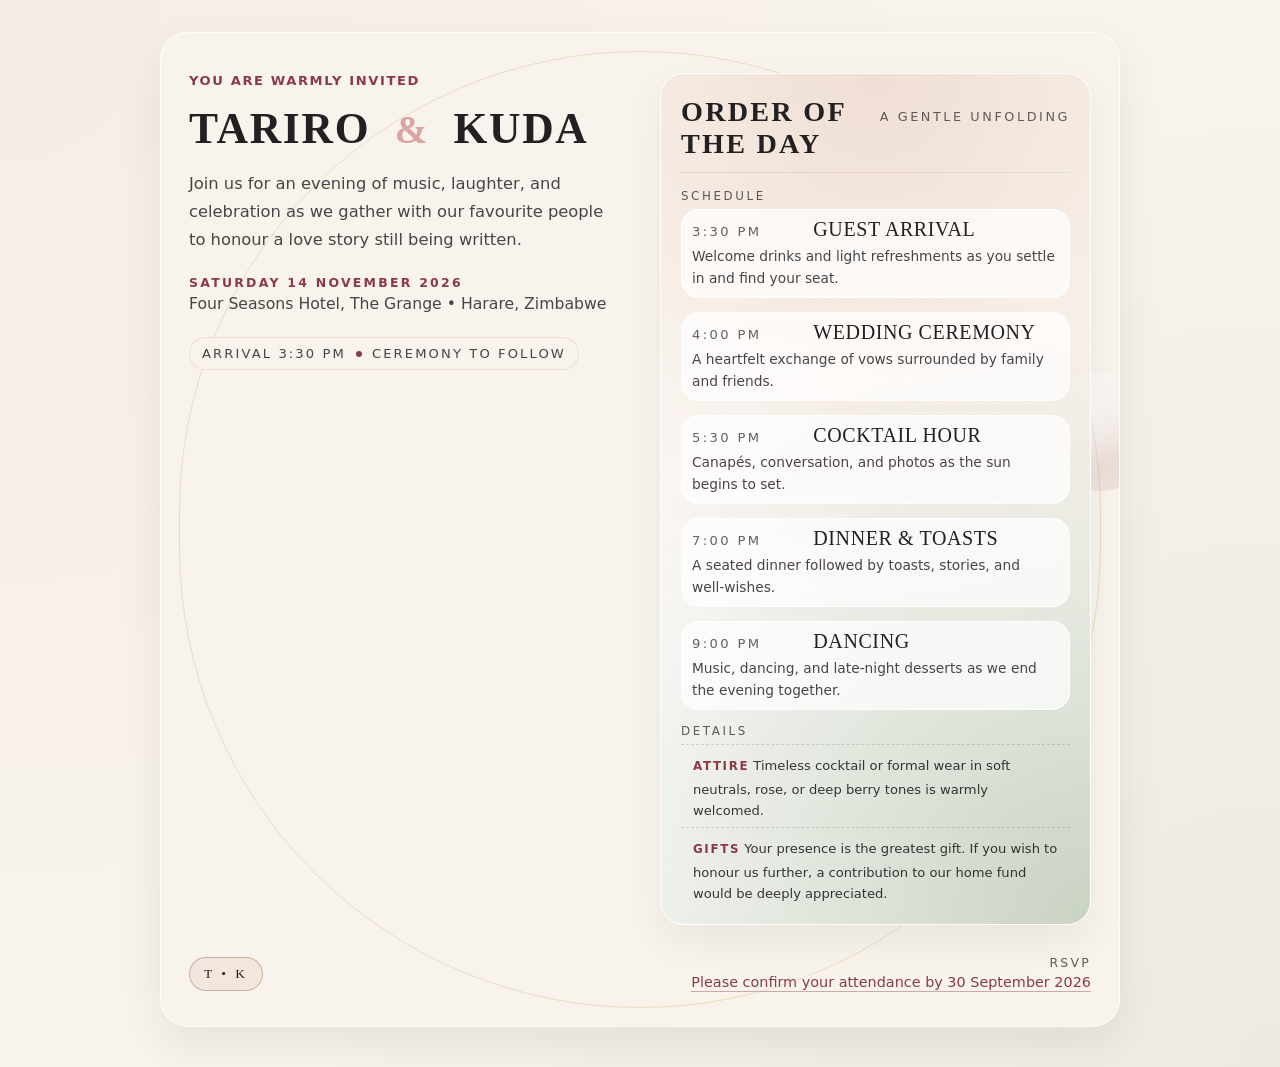
==== commit 563b2ee4: "Revise index.html for new wedding details Updated wedding details and styles for Tariro & Kuda's wed" ====
--- a/index.html
+++ b/index.html
@@ -3,656 +3,495 @@
   <head>
     <meta charset="UTF-8" />
     <meta name="viewport" content="width=device-width, initial-scale=1.0" />
-    <title>Farai & Kudzai Wedding</title>
-    <link rel="preconnect" href="https://fonts.googleapis.com" />
-    <link rel="preconnect" href="https://fonts.gstatic.com" crossorigin />
-    <link href="https://fonts.googleapis.com/css2?family=Playfair+Display:wght@400;600;700&family=Raleway:wght@300;400;500;600&display=swap" rel="stylesheet" />
+    <title>Tariro & Kuda | Wedding Celebration</title>
+  
     <style>
       :root {
-        --primary: #9b6b5a;
-        --primary-light: #c89b87;
-        --accent: #d9bca8;
-        --bg: #f7f3ef;
-        --text: #2b2623;
-        --muted: #8a7b71;
-        --card-bg: #ffffff;
-        --border-soft: #e3d7cf;
-  
-        /* Dress code swatch colors */
-        --bordeaux: #5b1a28;
-        --sage: #b6c8a9;
-        --hunter: #33593d;
+        /* Amplified palette */
+        --color-ink: #222022;         /* Deep charcoal */
+        --color-ink-soft: #4a4348;    /* Softer text */
+        --color-cream: #f8f3ec;       /* Warm base */
+        --color-sand: #e5d4c0;        /* Secondary background */
+        --color-rose: #d9a4a3;        /* Romantic accent */
+        --color-berry: #8b3a4a;       /* Deep accent */
+        --color-sage: #9cae93;        /* Gentle contrast */
+        --color-gold: #c9a15b;        /* Subtle metallic accent */
+  
+        --radius-soft: 18px;
+        --shadow-soft: 0 18px 45px rgba(0, 0, 0, 0.07);
+  
+        /* Type scale for a timeless feel */
+        --font-serif: "Playfair Display", "Georgia", "Times New Roman", serif;
+        --font-sans: "Libre Franklin", system-ui, -apple-system, BlinkMacSystemFont,
+          "Segoe UI", sans-serif;
+  
+        --size-display: clamp(2.3rem, 3.4vw, 3.1rem);
+        --size-h1: clamp(1.9rem, 2.8vw, 2.4rem);
+        --size-h2: clamp(1.5rem, 2.2vw, 1.9rem);
+        --size-h3: clamp(1.1rem, 1.6vw, 1.25rem);
+        --size-body-lg: 1.02rem;
+        --size-body: 0.98rem;
+        --size-label: 0.82rem;
+        --letter-wide: 0.12em;
       }
   
       * {
-        box-sizing: border-box;
         margin: 0;
         padding: 0;
+        box-sizing: border-box;
       }
   
       body {
-        font-family: "Raleway", system-ui, -apple-system, BlinkMacSystemFont, "Segoe UI", sans-serif;
-        background: var(--bg);
-        color: var(--text);
-        line-height: 1.6;
+        font-family: var(--font-sans);
+        color: var(--color-ink);
+        background:
+          radial-gradient(circle at top left, rgba(217, 164, 163, 0.09), transparent 55%),
+          radial-gradient(circle at bottom right, rgba(156, 174, 147, 0.12), transparent 58%),
+          var(--color-cream);
         -webkit-font-smoothing: antialiased;
-      }
-  
-      img {
-        max-width: 100%;
-        display: block;
-      }
-  
-      a {
-        color: inherit;
-        text-decoration: none;
+        text-rendering: optimizeLegibility;
+        padding: 32px 16px 40px;
+        display: flex;
+        justify-content: center;
       }
   
       .page {
-        max-width: 1100px;
-        margin: 0 auto;
-        padding: 32px 20px 60px;
-      }
-  
-      header.hero {
-        text-align: center;
-        padding: 40px 16px 32px;
+        width: 100%;
+        max-width: 960px;
+        background: rgba(248, 243, 236, 0.96);
+        box-shadow: var(--shadow-soft);
+        border-radius: 28px;
+        border: 1px solid rgba(255, 255, 255, 0.8);
+        overflow: hidden;
         position: relative;
-      }
-  
-      header.hero::before {
+        padding: 40px 28px 34px;
+      }
+  
+      /* Subtle framing and decorative corners */
+      .page::before,
+      .page::after {
         content: "";
         position: absolute;
-        inset: 0;
-        background: radial-gradient(circle at top, rgba(203, 164, 140, 0.12), transparent 55%);
-        z-index: -1;
-      }
-  
-      .hero-subtitle {
-        letter-spacing: 0.35em;
-        text-transform: uppercase;
-        font-size: 11px;
-        color: var(--muted);
-        margin-bottom: 12px;
-      }
-  
-      .hero-names {
-        font-family: "Playfair Display", serif;
-        font-size: clamp(32px, 5vw, 46px);
-        letter-spacing: 0.12em;
-        text-transform: uppercase;
+        border-radius: 999px;
+        pointer-events: none;
+      }
+  
+      .page::before {
+        inset: 18px;
+        border: 1px solid rgba(201, 161, 91, 0.28);
+      }
+  
+      .page::after {
+        width: 120px;
+        height: 120px;
+        right: -40px;
+        top: 34%;
+        background:
+          radial-gradient(circle at 30% 30%, rgba(255, 255, 255, 0.9), transparent 55%),
+          radial-gradient(circle at 70% 80%, rgba(139, 58, 74, 0.16), transparent 70%);
+        opacity: 0.85;
+        filter: blur(0.4px);
+      }
+  
+      .page-inner {
+        position: relative;
+        z-index: 1;
+        display: grid;
+        grid-template-columns: minmax(0, 1.1fr) minmax(0, 1.1fr);
+        gap: 40px;
+        align-items: start;
+      }
+  
+      /* Header / hero */
+      .header {
+        text-align: left;
+      }
+  
+      .eyebrow {
+        font-size: var(--size-label);
+        letter-spacing: var(--letter-wide);
+        text-transform: uppercase;
+        color: var(--color-berry);
+        font-weight: 600;
+        margin-bottom: 14px;
+      }
+  
+      .names {
+        font-family: var(--font-serif);
+        font-size: var(--size-display);
+        letter-spacing: 0.04em;
+        text-transform: uppercase;
+        line-height: 1.2;
+        color: var(--color-ink);
+      }
+  
+      .ampersand {
+        color: var(--color-rose);
+        margin: 0 0.3em;
+        font-size: 0.9em;
+      }
+  
+      .tagline {
+        margin-top: 16px;
+        font-size: var(--size-body-lg);
+        color: var(--color-ink-soft);
+        line-height: 1.7;
+        max-width: 32rem;
+      }
+  
+      .date-location {
+        margin-top: 22px;
+        display: flex;
+        flex-direction: column;
+        gap: 4px;
+        font-size: var(--size-body);
+        color: var(--color-ink-soft);
+      }
+  
+      .date-location strong {
+        text-transform: uppercase;
+        letter-spacing: 0.18em;
+        font-size: 0.78rem;
+        color: var(--color-berry);
+        font-weight: 600;
+      }
+  
+      .pill-row {
+        display: inline-flex;
+        align-items: center;
+        gap: 10px;
+        margin-top: 24px;
+        padding: 8px 12px;
+        border-radius: 999px;
+        background: rgba(248, 243, 236, 0.95);
+        border: 1px solid rgba(217, 164, 163, 0.28);
+        font-size: 0.82rem;
+        text-transform: uppercase;
+        letter-spacing: 0.16em;
+        color: var(--color-ink-soft);
+      }
+  
+      .pill-dot {
+        width: 6px;
+        height: 6px;
+        border-radius: 999px;
+        background: var(--color-berry);
+      }
+  
+      /* Right column: schedule / details */
+      .card {
+        background:
+          radial-gradient(circle at top, rgba(233, 209, 193, 0.7), transparent 70%),
+          radial-gradient(circle at bottom right, rgba(156, 174, 147, 0.55), transparent 65%),
+          rgba(255, 255, 255, 0.9);
+        border-radius: 24px;
+        border: 1px solid rgba(255, 255, 255, 0.9);
+        padding: 22px 20px 20px;
+        box-shadow: 0 16px 40px rgba(0, 0, 0, 0.06);
+        backdrop-filter: blur(10px);
+      }
+  
+      .card-heading {
+        display: flex;
+        justify-content: space-between;
+        align-items: baseline;
+        margin-bottom: 10px;
+        gap: 12px;
+      }
+  
+      .card-title {
+        font-family: var(--font-serif);
+        font-size: var(--size-h2);
+        letter-spacing: 0.08em;
+        text-transform: uppercase;
+        color: var(--color-ink);
+      }
+  
+      .card-subtitle {
+        font-size: 0.8rem;
+        text-transform: uppercase;
+        letter-spacing: 0.2em;
+        color: rgba(34, 32, 34, 0.7);
+        white-space: nowrap;
+      }
+  
+      .divider-soft {
+        margin: 12px 0 16px;
+        height: 1px;
+        background: linear-gradient(90deg,
+          rgba(139, 58, 74, 0.15),
+          rgba(201, 161, 91, 0.24),
+          rgba(156, 174, 147, 0.2));
+      }
+  
+      .section-label {
+        font-size: 0.74rem;
+        letter-spacing: 0.22em;
+        text-transform: uppercase;
+        color: rgba(34, 32, 34, 0.72);
         margin-bottom: 6px;
       }
   
-      .hero-ampersand {
-        color: var(--primary);
+      .schedule {
+        list-style: none;
+        display: flex;
+        flex-direction: column;
+        gap: 14px;
+        margin-bottom: 14px;
+      }
+  
+      .schedule-item {
+        display: grid;
+        grid-template-columns: 0.9fr 2.1fr;
+        column-gap: 16px;
+        row-gap: 2px;
+        align-items: baseline;
+        padding: 8px 10px;
+        border-radius: 18px;
+        background: rgba(255, 255, 255, 0.7);
+        border: 1px solid rgba(255, 255, 255, 0.9);
+      }
+  
+      .time {
+        font-size: 0.82rem;
+        letter-spacing: 0.18em;
+        text-transform: uppercase;
+        color: rgba(34, 32, 34, 0.7);
+        white-space: nowrap;
+      }
+  
+      .event-title {
+        font-family: var(--font-serif);
+        font-size: var(--size-h3);
+        letter-spacing: 0.03em;
+        text-transform: uppercase;
+        color: var(--color-ink);
+      }
+  
+      .event-detail {
+        grid-column: 1 / -1;
+        font-size: 0.86rem;
+        color: var(--color-ink-soft);
+        line-height: 1.6;
+        margin-top: 2px;
+      }
+  
+      .note {
+        font-size: 0.82rem;
+        color: rgba(34, 32, 34, 0.9);
+        line-height: 1.6;
+        padding: 10px 12px 0;
+        border-top: 1px dashed rgba(34, 32, 34, 0.16);
+        margin-top: 6px;
+      }
+  
+      .note strong {
         font-weight: 600;
-      }
-  
-      .hero-date {
-        font-size: 14px;
-        text-transform: uppercase;
-        letter-spacing: 0.22em;
-        color: var(--muted);
-        margin-bottom: 4px;
-      }
-  
-      .hero-location {
-        font-size: 13px;
-        letter-spacing: 0.16em;
-        text-transform: uppercase;
-        color: var(--primary);
-      }
-  
-      .hero-divider {
-        width: 62px;
-        height: 1px;
-        background: linear-gradient(to right, transparent, var(--border-soft), transparent);
-        margin: 26px auto 0;
-      }
-  
-      .layout {
-        display: grid;
-        grid-template-columns: minmax(0, 1.7fr) minmax(0, 1.1fr);
-        gap: 28px;
-        margin-top: 36px;
-        align-items: start;
-      }
-  
-      @media (max-width: 880px) {
-        .layout {
-          grid-template-columns: minmax(0, 1fr);
-        }
-      }
-  
-      .card {
-        background: var(--card-bg);
-        border-radius: 18px;
-        border: 1px solid rgba(227, 215, 207, 0.9);
-        padding: 20px 20px 22px;
-        box-shadow: 0 10px 30px rgba(0, 0, 0, 0.04);
-      }
-  
-      .card + .card {
-        margin-top: 18px;
-      }
-  
-      .section-label {
-        font-size: 11px;
-        letter-spacing: 0.21em;
-        text-transform: uppercase;
-        color: var(--muted);
-        margin-bottom: 6px;
-      }
-  
-      .section-title {
-        font-family: "Playfair Display", serif;
-        font-size: 20px;
-        letter-spacing: 0.06em;
-        text-transform: uppercase;
-        margin-bottom: 6px;
-      }
-  
-      .section-subtitle {
-        font-size: 12px;
-        letter-spacing: 0.16em;
-        text-transform: uppercase;
-        color: var(--primary);
-        margin-bottom: 12px;
-      }
-  
-      .section-body {
-        font-size: 14px;
-        color: var(--text);
-      }
-  
-      .section-body p + p {
-        margin-top: 10px;
-      }
-  
-      .highlight {
-        font-weight: 600;
-        color: var(--primary);
-      }
-  
-      .two-column {
-        display: grid;
-        grid-template-columns: repeat(auto-fit, minmax(180px, 1fr));
-        gap: 12px 36px;
-        margin-top: 10px;
-        font-size: 14px;
-      }
-  
-      .two-column-item-label {
-        font-size: 11px;
-        letter-spacing: 0.18em;
-        text-transform: uppercase;
-        color: var(--muted);
-        margin-bottom: 4px;
-      }
-  
-      .two-column-item-main {
-        font-weight: 600;
-        margin-bottom: 2px;
-      }
-  
-      .two-column-item-sub {
-        font-size: 13px;
-        color: var(--muted);
-      }
-  
-      .registry-note {
-        margin-top: 12px;
-        font-size: 13px;
-        color: var(--muted);
-        font-style: italic;
-      }
-  
-      .countdown {
-        display: flex;
-        justify-content: space-between;
-        gap: 10px;
-        margin-top: 16px;
-      }
-  
-      .countdown-box {
-        flex: 1;
-        text-align: center;
-        padding: 10px 8px 11px;
-        border-radius: 14px;
-        background: #faf6f3;
-        border: 1px solid rgba(220, 201, 187, 0.9);
-      }
-  
-      .countdown-value {
-        font-family: "Playfair Display", serif;
-        font-size: 20px;
-        margin-bottom: 4px;
-      }
-  
-      .countdown-label {
-        font-size: 11px;
-        text-transform: uppercase;
-        letter-spacing: 0.18em;
-        color: var(--muted);
-      }
-  
-      .countdown-footer {
-        text-align: center;
-        margin-top: 10px;
-        font-size: 12px;
-        color: var(--muted);
-      }
-  
-      .rsvp-form {
-        display: grid;
-        gap: 8px;
-        margin-top: 10px;
-      }
-  
-      .rsvp-row {
-        display: grid;
-        grid-template-columns: repeat(auto-fit, minmax(140px, 1fr));
-        gap: 8px 12px;
-      }
-  
-      label {
-        font-size: 12px;
-        color: var(--muted);
-        text-transform: uppercase;
         letter-spacing: 0.14em;
-        display: block;
+        text-transform: uppercase;
+        font-size: 0.74rem;
+        display: inline-block;
         margin-bottom: 3px;
-      }
-  
-      input[type="text"],
-      input[type="email"],
-      select,
-      textarea {
-        width: 100%;
-        padding: 7px 9px;
-        border-radius: 10px;
-        border: 1px solid var(--border-soft);
-        font-size: 13px;
-        font-family: inherit;
-        background: #fdfaf7;
-        color: var(--text);
-      }
-  
-      textarea {
-        min-height: 70px;
-        resize: vertical;
-      }
-  
-      .rsvp-footer {
+        color: var(--color-berry);
+      }
+  
+      /* RSVP footer */
+      .footer {
+        margin-top: 30px;
         display: flex;
         justify-content: space-between;
         align-items: center;
-        margin-top: 10px;
-        gap: 10px;
+        gap: 20px;
+        font-size: 0.86rem;
+        color: var(--color-ink-soft);
         flex-wrap: wrap;
       }
   
-      .rsvp-note {
-        font-size: 12px;
-        color: var(--muted);
-      }
-  
-      .btn-primary {
-        border: none;
+      .monogram {
+        font-family: var(--font-serif);
+        letter-spacing: 0.22em;
+        text-transform: uppercase;
+        font-size: 0.84rem;
+        padding: 8px 14px;
         border-radius: 999px;
-        padding: 8px 18px;
-        font-size: 12px;
-        letter-spacing: 0.16em;
-        text-transform: uppercase;
-        background: var(--primary);
-        color: #fff;
-        cursor: pointer;
-        transition: background 0.15s ease, transform 0.1s ease;
-        white-space: nowrap;
-      }
-  
-      .btn-primary:hover {
-        background: #855747;
-        transform: translateY(-1px);
-      }
-  
-      .map-wrapper {
-        border-radius: 14px;
-        overflow: hidden;
-        border: 1px solid var(--border-soft);
-        margin-top: 10px;
-      }
-  
-      .map-wrapper iframe {
-        border: 0;
-        width: 100%;
-        height: 260px;
-      }
-  
-      .map-caption {
-        margin-top: 8px;
-        font-size: 12px;
-        color: var(--muted);
-      }
-  
-      .footer-note {
-        text-align: center;
-        margin-top: 30px;
-        font-size: 12px;
-        color: var(--muted);
-      }
-  
-      .footer-note span {
-        font-family: "Playfair Display", serif;
-        color: var(--primary);
-      }
-  
-      /* Dress code styles */
-      .dress-code-grid {
-        display: grid;
-        grid-template-columns: repeat(auto-fit, minmax(150px, 1fr));
-        gap: 16px;
-        margin-top: 12px;
-      }
-  
-      .dress-code-item {
-        display: flex;
-        align-items: center;
-        gap: 10px;
-      }
-  
-      .swatch-circle {
-        width: 42px;
-        height: 42px;
-        border-radius: 50%;
-        border: 2px solid rgba(255, 255, 255, 0.9);
-        box-shadow: 0 0 0 1px rgba(0, 0, 0, 0.05);
-        flex-shrink: 0;
-      }
-  
-      .swatch-bordeaux {
-        background: var(--bordeaux);
-      }
-  
-      .swatch-sage {
-        background: var(--sage);
-      }
-  
-      .swatch-hunter {
-        background: var(--hunter);
-      }
-  
-      .dress-code-text-main {
-        font-size: 14px;
-        font-weight: 600;
-      }
-  
-      .dress-code-text-sub {
-        font-size: 12px;
-        color: var(--muted);
+        border: 1px solid rgba(139, 58, 74, 0.35);
+        background: linear-gradient(120deg,
+          rgba(217, 164, 163, 0.18),
+          rgba(201, 161, 91, 0.12));
+        color: var(--color-ink);
+      }
+  
+      .rsvp {
+        display: flex;
+        flex-direction: column;
+        align-items: flex-end;
+        gap: 4px;
+        text-align: right;
+      }
+  
+      .rsvp-label {
+        font-size: 0.78rem;
+        text-transform: uppercase;
+        letter-spacing: 0.18em;
+        color: rgba(34, 32, 34, 0.7);
+      }
+  
+      .rsvp-link {
+        font-size: 0.9rem;
+        color: var(--color-berry);
+        text-decoration: none;
+        border-bottom: 1px solid rgba(139, 58, 74, 0.4);
+        padding-bottom: 1px;
+      }
+  
+      .rsvp-link:hover {
+        color: var(--color-ink);
+        border-color: rgba(34, 32, 34, 0.7);
+      }
+  
+      /* Responsive */
+      @media (max-width: 768px) {
+        body {
+          padding: 18px 10px 26px;
+        }
+  
+        .page {
+          padding: 26px 16px 22px;
+          border-radius: 24px;
+        }
+  
+        .page::before {
+          inset: 12px;
+        }
+  
+        .page::after {
+          display: none;
+        }
+  
+        .page-inner {
+          grid-template-columns: 1fr;
+          gap: 24px;
+        }
+  
+        .footer {
+          flex-direction: column;
+          align-items: flex-start;
+        }
+  
+        .rsvp {
+          align-items: flex-start;
+          text-align: left;
+        }
       }
     </style>
   </head>
+  
   <body>
-    <div class="page">
-      <header class="hero">
-        <div class="hero-subtitle">The Wedding Of</div>
-        <div class="hero-names">
-          FARAI <span class="hero-ampersand">&amp;</span> KUDZAI
+    <main class="page">
+      <div class="page-inner">
+        <!-- Left: Intro / hero -->
+        <section class="header">
+          <p class="eyebrow">You are warmly invited</p>
+  
+          <h1 class="names">
+            Tariro
+            <span class="ampersand">&amp;</span>
+            Kuda
+          </h1>
+  
+          <p class="tagline">
+            Join us for an evening of music, laughter, and celebration as we gather with
+            our favourite people to honour a love story still being written.
+          </p>
+  
+          <div class="date-location">
+            <strong>Saturday 14 November 2026</strong>
+            <span>Four Seasons Hotel, The Grange • Harare, Zimbabwe</span>
+          </div>
+  
+          <div class="pill-row">
+            <span>Arrival 3:30 PM</span>
+            <span class="pill-dot"></span>
+            <span>Ceremony to follow</span>
+          </div>
+        </section>
+  
+        <!-- Right: Order of the day / details -->
+        <section class="card" aria-label="Wedding day schedule and details">
+          <div class="card-heading">
+            <h2 class="card-title">Order Of The Day</h2>
+            <span class="card-subtitle">A gentle unfolding</span>
+          </div>
+  
+          <div class="divider-soft"></div>
+  
+          <p class="section-label">Schedule</p>
+          <ul class="schedule">
+            <li class="schedule-item">
+              <span class="time">3:30 PM</span>
+              <span class="event-title">Guest Arrival</span>
+              <p class="event-detail">
+                Welcome drinks and light refreshments as you settle in and find your seat.
+              </p>
+            </li>
+  
+            <li class="schedule-item">
+              <span class="time">4:00 PM</span>
+              <span class="event-title">Wedding Ceremony</span>
+              <p class="event-detail">
+                A heartfelt exchange of vows surrounded by family and friends.
+              </p>
+            </li>
+  
+            <li class="schedule-item">
+              <span class="time">5:30 PM</span>
+              <span class="event-title">Cocktail Hour</span>
+              <p class="event-detail">
+                Canapés, conversation, and photos as the sun begins to set.
+              </p>
+            </li>
+  
+            <li class="schedule-item">
+              <span class="time">7:00 PM</span>
+              <span class="event-title">Dinner &amp; Toasts</span>
+              <p class="event-detail">
+                A seated dinner followed by toasts, stories, and well‑wishes.
+              </p>
+            </li>
+  
+            <li class="schedule-item">
+              <span class="time">9:00 PM</span>
+              <span class="event-title">Dancing</span>
+              <p class="event-detail">
+                Music, dancing, and late‑night desserts as we end the evening together.
+              </p>
+            </li>
+          </ul>
+  
+          <p class="section-label">Details</p>
+          <p class="note">
+            <strong>Attire</strong>
+            Timeless cocktail or formal wear in soft neutrals, rose, or deep berry tones
+            is warmly welcomed.
+          </p>
+          <p class="note">
+            <strong>Gifts</strong>
+            Your presence is the greatest gift. If you wish to honour us further, a
+            contribution to our home fund would be deeply appreciated.
+          </p>
+        </section>
+      </div>
+  
+      <footer class="footer">
+        <div class="monogram" aria-label="Couple monogram">
+          T • K
         </div>
-        <div class="hero-date">Saturday, 12 December 2026</div>
-        <div class="hero-location">Glen City • Harare • Zimbabwe</div>
-        <div class="hero-divider"></div>
-      </header>
-  
-      <main class="layout">
-        <section>
-          <article class="card">
-            <div class="section-label">Ceremony &amp; Celebration</div>
-            <div class="section-title">You Are Invited</div>
-            <div class="section-subtitle">Join Us As We Begin Our Forever</div>
-            <div class="section-body">
-              <p>
-                With joyful hearts, together with our families, we invite you to celebrate the union of
-                <span class="highlight">Farai &amp; Kudzai</span> as we exchange our vows and begin this new chapter of love.
-              </p>
-              <div class="two-column">
-                <div>
-                  <div class="two-column-item-label">Ceremony</div>
-                  <div class="two-column-item-main">Saturday, 12 December 2026</div>
-                  <div class="two-column-item-sub">3:00 PM • Glen City, Harare</div>
-                </div>
-                <div>
-                  <div class="two-column-item-label">Reception</div>
-                  <div class="two-column-item-main">Dinner &amp; Celebration</div>
-                  <div class="two-column-item-sub">To follow immediately after the ceremony</div>
-                </div>
-              </div>
-            </div>
-          </article>
-  
-          <article class="card">
-            <div class="section-label">Countdown</div>
-            <div class="section-title">Until We Say "I Do"</div>
-            <div class="section-subtitle">Save The Date</div>
-            <div class="section-body">
-              <p>The celebration is almost here. The countdown to December 12, 2026 has begun.</p>
-              <div class="countdown" id="countdown">
-                <div class="countdown-box">
-                  <div class="countdown-value" id="days">0</div>
-                  <div class="countdown-label">Days</div>
-                </div>
-                <div class="countdown-box">
-                  <div class="countdown-value" id="hours">0</div>
-                  <div class="countdown-label">Hours</div>
-                </div>
-                <div class="countdown-box">
-                  <div class="countdown-value" id="minutes">0</div>
-                  <div class="countdown-label">Minutes</div>
-                </div>
-                <div class="countdown-box">
-                  <div class="countdown-value" id="seconds">0</div>
-                  <div class="countdown-label">Seconds</div>
-                </div>
-              </div>
-              <div class="countdown-footer" id="countdown-footer"></div>
-            </div>
-          </article>
-  
-          <article class="card">
-            <div class="section-label">Our Story</div>
-            <div class="section-title">How It All Began</div>
-            <div class="section-subtitle">Two Hearts, One Journey</div>
-            <div class="section-body">
-              <p>
-                From the very first conversation, something felt different. What began as a simple connection soon grew into
-                shared laughter, deep conversations, and a friendship that turned into love.
-              </p>
-              <p>
-                Through countless moments, small and big, we discovered that home is not a place but a person. On this day,
-                we choose each other again, surrounded by the people who have loved and supported us along the way.
-              </p>
-            </div>
-          </article>
-  
-          <!-- New Dress Code section -->
-          <article class="card">
-            <div class="section-label">Dress Code</div>
-            <div class="section-title">Wedding Colors</div>
-            <div class="section-subtitle">Bordeaux • Sage • Hunter Green</div>
-            <div class="section-body">
-              <p>
-                To help everyone coordinate beautifully, please use the palette below as a guide. Feel free to mix tones within these families
-                so long as they are close to the shades shown.
-              </p>
-              <div class="dress-code-grid">
-                <div class="dress-code-item">
-                  <div class="swatch-circle swatch-bordeaux"></div>
-                  <div>
-                    <div class="dress-code-text-main">Bordeaux</div>
-                    <div class="dress-code-text-sub">Deep wine red and rich burgundy tones</div>
-                  </div>
-                </div>
-  
-                <div class="dress-code-item">
-                  <div class="swatch-circle swatch-sage"></div>
-                  <div>
-                    <div class="dress-code-text-main">Sage</div>
-                    <div class="dress-code-text-sub">Soft muted green, gentle and airy</div>
-                  </div>
-                </div>
-  
-                <div class="dress-code-item">
-                  <div class="swatch-circle swatch-hunter"></div>
-                  <div>
-                    <div class="dress-code-text-main">Hunter Green</div>
-                    <div class="dress-code-text-sub">Deep forest green, elegant and bold</div>
-                  </div>
-                </div>
-              </div>
-              <p style="margin-top: 12px; font-size: 13px; color: var(--muted);">
-                Gentle note: Please avoid bright neons or very loud prints so the overall look stays cohesive in photos.
-              </p>
-            </div>
-          </article>
-        </section>
-  
-        <aside>
-          <article class="card">
-            <div class="section-label">Location</div>
-            <div class="section-title">Glen City, Harare</div>
-            <div class="section-subtitle">Directions &amp; Map</div>
-            <div class="section-body">
-              <p>
-                The ceremony and reception will be held in
-                <span class="highlight">Glen City, Harare</span>. Please plan to arrive a little early to get settled and find your seat.
-              </p>
-              <div class="map-wrapper">
-                <iframe
-                  loading="lazy"
-                  allowfullscreen
-                  referrerpolicy="no-referrer-when-downgrade"
-                  src="https://www.google.com/maps/embed?pb=!1m18!1m12!1m3!1d3762.016026002153!2d31.249!3d-17.929149!2m3!1f0!2f0!3f0!3m2!1i1024!2i768!4f13.1!3m3!1m2!1s0x1931a5c1e4c4c7ff%3A0x8a01fd1cbd4023f1!2sGlen%20City%2C%20Harare%2C%20Zimbabwe!5e0!3m2!1sen!2sZW!4v1690000000000">
-                </iframe>
-              </div>
-              <div class="map-caption">
-                Tap or click on the map to open directions to Glen City, Harare in Google Maps.
-              </div>
-            </div>
-          </article>
-  
-          <article class="card">
-            <div class="section-label">Rsvp</div>
-            <div class="section-title">Will You Be Joining Us?</div>
-            <div class="section-subtitle">Kindly Respond</div>
-            <div class="section-body">
-              <form class="rsvp-form">
-                <div class="rsvp-row">
-                  <div>
-                    <label for="name">Guest Name</label>
-                    <input type="text" id="name" name="name" placeholder="Full name" />
-                  </div>
-                  <div>
-                    <label for="email">Email</label>
-                    <input type="email" id="email" name="email" placeholder="you@example.com" />
-                  </div>
-                </div>
-  
-                <div class="rsvp-row">
-                  <div>
-                    <label for="attendance">Attendance</label>
-                    <select id="attendance" name="attendance">
-                      <option value="">Please select</option>
-                      <option value="accept">Joyfully accept</option>
-                      <option value="decline">Regretfully decline</option>
-                    </select>
-                  </div>
-                  <div>
-                    <label for="guests">Number Of Guests</label>
-                    <select id="guests" name="guests">
-                      <option value="1">1</option>
-                      <option value="2">2</option>
-                      <option value="3">3</option>
-                      <option value="4">4</option>
-                    </select>
-                  </div>
-                </div>
-  
-                <div>
-                  <label for="message">Message To The Couple</label>
-                  <textarea id="message" name="message" placeholder="Leave a note, blessing, or special song request"></textarea>
-                </div>
-  
-                <div class="rsvp-footer">
-                  <div class="rsvp-note">
-                    Kindly respond at your earliest convenience. This form is for display only and does not yet submit anywhere.
-                  </div>
-                  <button type="button" class="btn-primary">Submit Rsvp</button>
-                </div>
-              </form>
-            </div>
-          </article>
-  
-          <article class="card">
-            <div class="section-label">Gifts</div>
-            <div class="section-title">Your Presence Is A Gift</div>
-            <div class="section-subtitle">If You Wish To Bless Us Further</div>
-            <div class="section-body">
-              <p>
-                Your love, prayers, and presence are the greatest gifts we could ask for. If you would like to honour us with a
-                gift, a monetary blessing or contribution toward our new home would be deeply appreciated.
-              </p>
-              <p class="registry-note">
-                Kindly reach out to the couple or family for preferred giving details.
-              </p>
-            </div>
-          </article>
-        </aside>
-      </main>
-  
-      <footer class="footer-note">
-        With love from <span>Farai &amp; Kudzai</span> • We cannot wait to celebrate with you
+  
+        <div class="rsvp">
+          <span class="rsvp-label">RSVP</span>
+          <a class="rsvp-link" href="#">Please confirm your attendance by 30 September 2026</a>
+        </div>
       </footer>
-    </div>
-  
-    <script>
-      // Countdown timer to 12 December 2026 at 15:00 local time
-      (function () {
-        var targetDate = new Date("December 12, 2026 15:00:00").getTime();
-  
-        function updateCountdown() {
-          var now = new Date().getTime();
-          var distance = targetDate - now;
-  
-          if (distance <= 0) {
-            document.getElementById("days").textContent = 0;
-            document.getElementById("hours").textContent = 0;
-            document.getElementById("minutes").textContent = 0;
-            document.getElementById("seconds").textContent = 0;
-  
-            var footer = document.getElementById("countdown-footer");
-            if (footer) {
-              footer.textContent = "Today we celebrate the wedding of Farai & Kudzai.";
-            }
-            clearInterval(intervalId);
-            return;
-          }
-  
-          var days = Math.floor(distance / (1000 * 60 * 60 * 24));
-          var hours = Math.floor((distance % (1000 * 60 * 60 * 24)) / (1000 * 60 * 60));
-          var minutes = Math.floor((distance % (1000 * 60 * 60)) / (1000 * 60));
-          var seconds = Math.floor((distance % (1000 * 60)) / 1000);
-  
-          document.getElementById("days").textContent = days;
-          document.getElementById("hours").textContent = hours;
-          document.getElementById("minutes").textContent = minutes;
-          document.getElementById("seconds").textContent = seconds;
-        }
-  
-        updateCountdown();
-        var intervalId = setInterval(updateCountdown, 1000);
-      })();
-    </script>
+    </main>
   </body>
   </html>
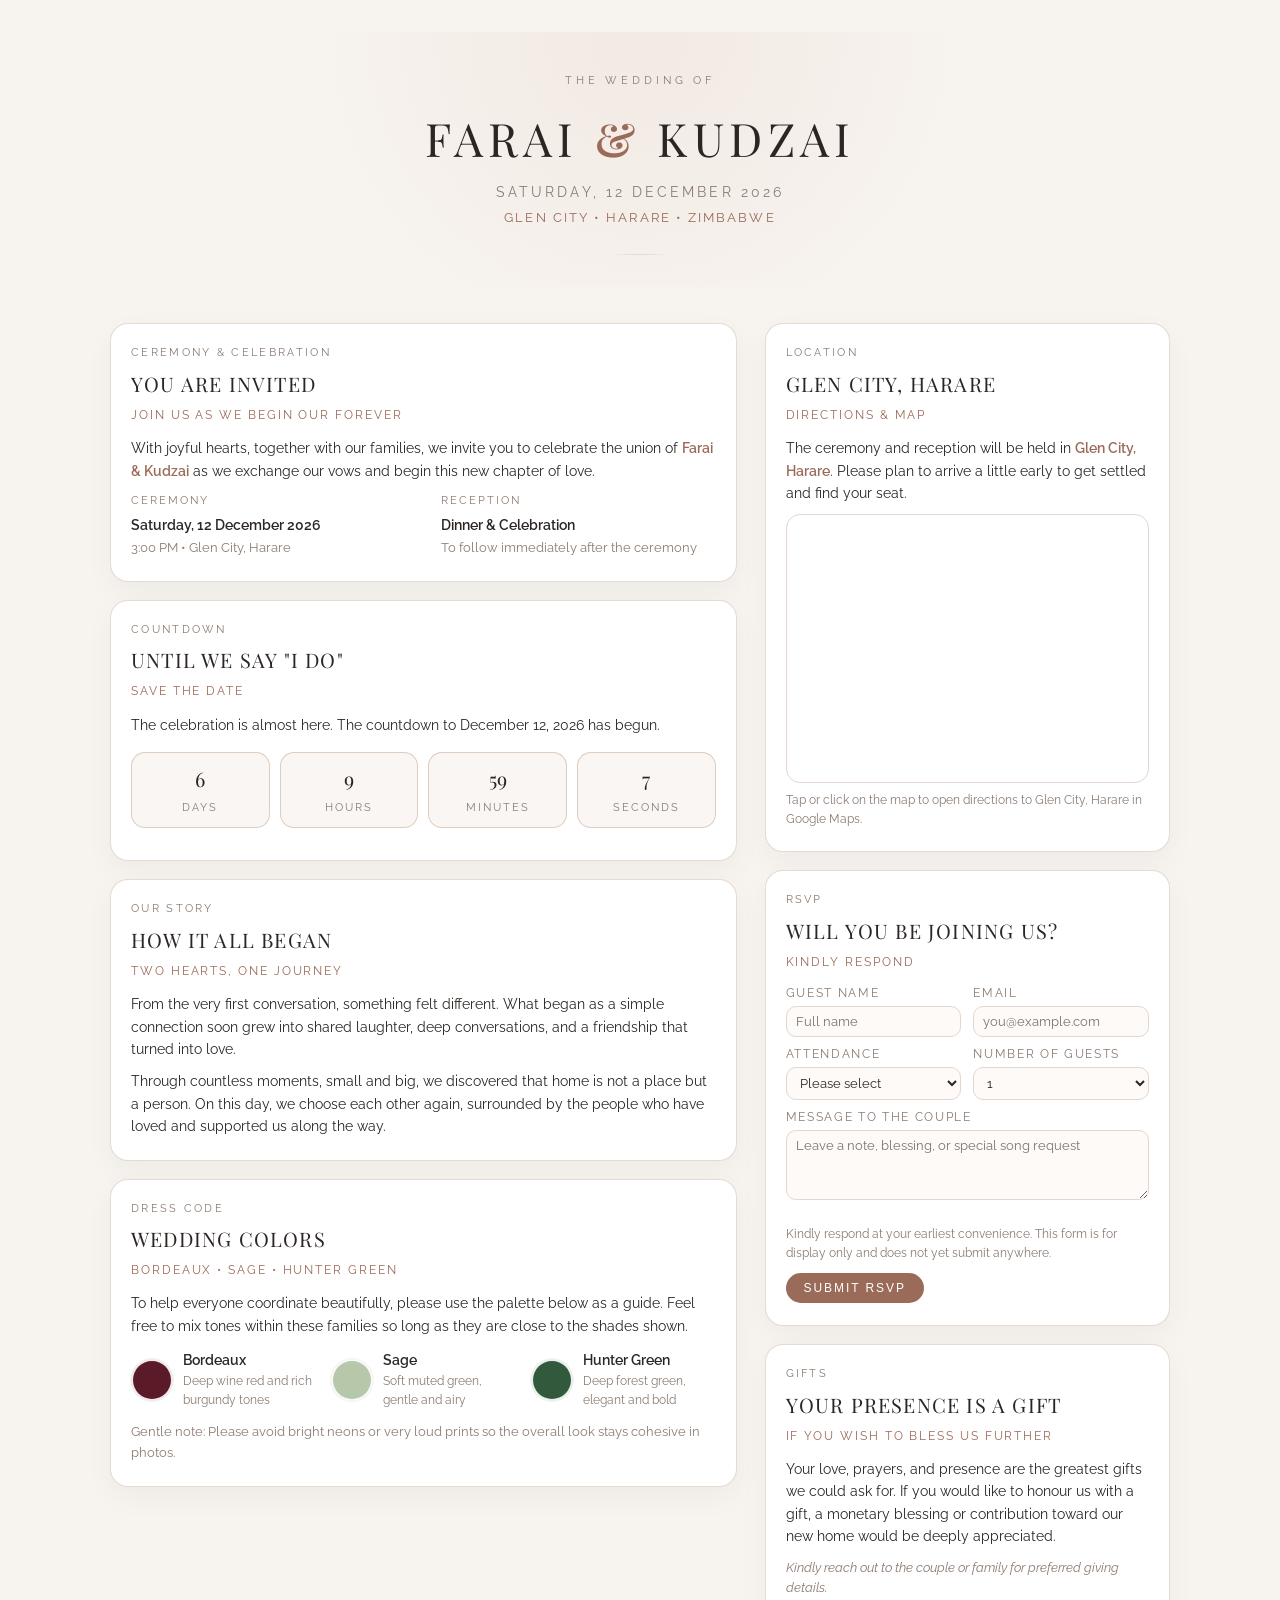
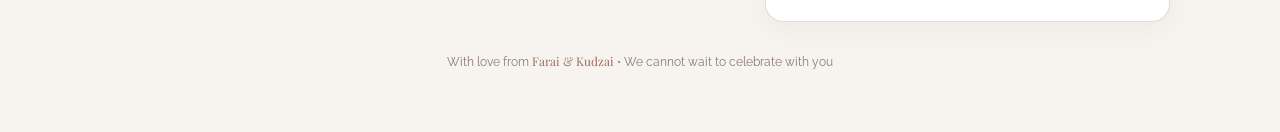
==== commit cb7459dc: "Update wedding invitation details and styles" ====
--- a/index.html
+++ b/index.html
@@ -3,495 +3,656 @@
   <head>
     <meta charset="UTF-8" />
     <meta name="viewport" content="width=device-width, initial-scale=1.0" />
-    <title>Tariro & Kuda | Wedding Celebration</title>
-  
+    <title>Farai & Kudzai Wedding</title>
+    <link rel="preconnect" href="https://fonts.googleapis.com" />
+    <link rel="preconnect" href="https://fonts.gstatic.com" crossorigin />
+    <link href="https://fonts.googleapis.com/css2?family=Playfair+Display:wght@400;600;700&family=Raleway:wght@300;400;500;600&display=swap" rel="stylesheet" />
     <style>
       :root {
-        /* Amplified palette */
-        --color-ink: #222022;         /* Deep charcoal */
-        --color-ink-soft: #4a4348;    /* Softer text */
-        --color-cream: #f8f3ec;       /* Warm base */
-        --color-sand: #e5d4c0;        /* Secondary background */
-        --color-rose: #d9a4a3;        /* Romantic accent */
-        --color-berry: #8b3a4a;       /* Deep accent */
-        --color-sage: #9cae93;        /* Gentle contrast */
-        --color-gold: #c9a15b;        /* Subtle metallic accent */
-  
-        --radius-soft: 18px;
-        --shadow-soft: 0 18px 45px rgba(0, 0, 0, 0.07);
-  
-        /* Type scale for a timeless feel */
-        --font-serif: "Playfair Display", "Georgia", "Times New Roman", serif;
-        --font-sans: "Libre Franklin", system-ui, -apple-system, BlinkMacSystemFont,
-          "Segoe UI", sans-serif;
-  
-        --size-display: clamp(2.3rem, 3.4vw, 3.1rem);
-        --size-h1: clamp(1.9rem, 2.8vw, 2.4rem);
-        --size-h2: clamp(1.5rem, 2.2vw, 1.9rem);
-        --size-h3: clamp(1.1rem, 1.6vw, 1.25rem);
-        --size-body-lg: 1.02rem;
-        --size-body: 0.98rem;
-        --size-label: 0.82rem;
-        --letter-wide: 0.12em;
+        --primary: #9b6b5a;
+        --primary-light: #c89b87;
+        --accent: #d9bca8;
+        --bg: #f7f3ef;
+        --text: #2b2623;
+        --muted: #8a7b71;
+        --card-bg: #ffffff;
+        --border-soft: #e3d7cf;
+  
+        /* Dress code swatch colors */
+        --bordeaux: #5b1a28;
+        --sage: #b6c8a9;
+        --hunter: #33593d;
       }
   
       * {
+        box-sizing: border-box;
         margin: 0;
         padding: 0;
-        box-sizing: border-box;
       }
   
       body {
-        font-family: var(--font-sans);
-        color: var(--color-ink);
-        background:
-          radial-gradient(circle at top left, rgba(217, 164, 163, 0.09), transparent 55%),
-          radial-gradient(circle at bottom right, rgba(156, 174, 147, 0.12), transparent 58%),
-          var(--color-cream);
+        font-family: "Raleway", system-ui, -apple-system, BlinkMacSystemFont, "Segoe UI", sans-serif;
+        background: var(--bg);
+        color: var(--text);
+        line-height: 1.6;
         -webkit-font-smoothing: antialiased;
-        text-rendering: optimizeLegibility;
-        padding: 32px 16px 40px;
-        display: flex;
-        justify-content: center;
+      }
+  
+      img {
+        max-width: 100%;
+        display: block;
+      }
+  
+      a {
+        color: inherit;
+        text-decoration: none;
       }
   
       .page {
-        width: 100%;
-        max-width: 960px;
-        background: rgba(248, 243, 236, 0.96);
-        box-shadow: var(--shadow-soft);
-        border-radius: 28px;
-        border: 1px solid rgba(255, 255, 255, 0.8);
-        overflow: hidden;
+        max-width: 1100px;
+        margin: 0 auto;
+        padding: 32px 20px 60px;
+      }
+  
+      header.hero {
+        text-align: center;
+        padding: 40px 16px 32px;
         position: relative;
-        padding: 40px 28px 34px;
-      }
-  
-      /* Subtle framing and decorative corners */
-      .page::before,
-      .page::after {
+      }
+  
+      header.hero::before {
         content: "";
         position: absolute;
-        border-radius: 999px;
-        pointer-events: none;
-      }
-  
-      .page::before {
-        inset: 18px;
-        border: 1px solid rgba(201, 161, 91, 0.28);
-      }
-  
-      .page::after {
-        width: 120px;
-        height: 120px;
-        right: -40px;
-        top: 34%;
-        background:
-          radial-gradient(circle at 30% 30%, rgba(255, 255, 255, 0.9), transparent 55%),
-          radial-gradient(circle at 70% 80%, rgba(139, 58, 74, 0.16), transparent 70%);
-        opacity: 0.85;
-        filter: blur(0.4px);
-      }
-  
-      .page-inner {
-        position: relative;
-        z-index: 1;
+        inset: 0;
+        background: radial-gradient(circle at top, rgba(203, 164, 140, 0.12), transparent 55%);
+        z-index: -1;
+      }
+  
+      .hero-subtitle {
+        letter-spacing: 0.35em;
+        text-transform: uppercase;
+        font-size: 11px;
+        color: var(--muted);
+        margin-bottom: 12px;
+      }
+  
+      .hero-names {
+        font-family: "Playfair Display", serif;
+        font-size: clamp(32px, 5vw, 46px);
+        letter-spacing: 0.12em;
+        text-transform: uppercase;
+        margin-bottom: 6px;
+      }
+  
+      .hero-ampersand {
+        color: var(--primary);
+        font-weight: 600;
+      }
+  
+      .hero-date {
+        font-size: 14px;
+        text-transform: uppercase;
+        letter-spacing: 0.22em;
+        color: var(--muted);
+        margin-bottom: 4px;
+      }
+  
+      .hero-location {
+        font-size: 13px;
+        letter-spacing: 0.16em;
+        text-transform: uppercase;
+        color: var(--primary);
+      }
+  
+      .hero-divider {
+        width: 62px;
+        height: 1px;
+        background: linear-gradient(to right, transparent, var(--border-soft), transparent);
+        margin: 26px auto 0;
+      }
+  
+      .layout {
         display: grid;
-        grid-template-columns: minmax(0, 1.1fr) minmax(0, 1.1fr);
-        gap: 40px;
+        grid-template-columns: minmax(0, 1.7fr) minmax(0, 1.1fr);
+        gap: 28px;
+        margin-top: 36px;
         align-items: start;
       }
   
-      /* Header / hero */
-      .header {
-        text-align: left;
-      }
-  
-      .eyebrow {
-        font-size: var(--size-label);
-        letter-spacing: var(--letter-wide);
-        text-transform: uppercase;
-        color: var(--color-berry);
+      @media (max-width: 880px) {
+        .layout {
+          grid-template-columns: minmax(0, 1fr);
+        }
+      }
+  
+      .card {
+        background: var(--card-bg);
+        border-radius: 18px;
+        border: 1px solid rgba(227, 215, 207, 0.9);
+        padding: 20px 20px 22px;
+        box-shadow: 0 10px 30px rgba(0, 0, 0, 0.04);
+      }
+  
+      .card + .card {
+        margin-top: 18px;
+      }
+  
+      .section-label {
+        font-size: 11px;
+        letter-spacing: 0.21em;
+        text-transform: uppercase;
+        color: var(--muted);
+        margin-bottom: 6px;
+      }
+  
+      .section-title {
+        font-family: "Playfair Display", serif;
+        font-size: 20px;
+        letter-spacing: 0.06em;
+        text-transform: uppercase;
+        margin-bottom: 6px;
+      }
+  
+      .section-subtitle {
+        font-size: 12px;
+        letter-spacing: 0.16em;
+        text-transform: uppercase;
+        color: var(--primary);
+        margin-bottom: 12px;
+      }
+  
+      .section-body {
+        font-size: 14px;
+        color: var(--text);
+      }
+  
+      .section-body p + p {
+        margin-top: 10px;
+      }
+  
+      .highlight {
         font-weight: 600;
-        margin-bottom: 14px;
-      }
-  
-      .names {
-        font-family: var(--font-serif);
-        font-size: var(--size-display);
-        letter-spacing: 0.04em;
-        text-transform: uppercase;
-        line-height: 1.2;
-        color: var(--color-ink);
-      }
-  
-      .ampersand {
-        color: var(--color-rose);
-        margin: 0 0.3em;
-        font-size: 0.9em;
-      }
-  
-      .tagline {
-        margin-top: 16px;
-        font-size: var(--size-body-lg);
-        color: var(--color-ink-soft);
-        line-height: 1.7;
-        max-width: 32rem;
-      }
-  
-      .date-location {
-        margin-top: 22px;
-        display: flex;
-        flex-direction: column;
-        gap: 4px;
-        font-size: var(--size-body);
-        color: var(--color-ink-soft);
-      }
-  
-      .date-location strong {
-        text-transform: uppercase;
+        color: var(--primary);
+      }
+  
+      .two-column {
+        display: grid;
+        grid-template-columns: repeat(auto-fit, minmax(180px, 1fr));
+        gap: 12px 36px;
+        margin-top: 10px;
+        font-size: 14px;
+      }
+  
+      .two-column-item-label {
+        font-size: 11px;
         letter-spacing: 0.18em;
-        font-size: 0.78rem;
-        color: var(--color-berry);
+        text-transform: uppercase;
+        color: var(--muted);
+        margin-bottom: 4px;
+      }
+  
+      .two-column-item-main {
         font-weight: 600;
-      }
-  
-      .pill-row {
-        display: inline-flex;
-        align-items: center;
-        gap: 10px;
-        margin-top: 24px;
-        padding: 8px 12px;
-        border-radius: 999px;
-        background: rgba(248, 243, 236, 0.95);
-        border: 1px solid rgba(217, 164, 163, 0.28);
-        font-size: 0.82rem;
-        text-transform: uppercase;
-        letter-spacing: 0.16em;
-        color: var(--color-ink-soft);
-      }
-  
-      .pill-dot {
-        width: 6px;
-        height: 6px;
-        border-radius: 999px;
-        background: var(--color-berry);
-      }
-  
-      /* Right column: schedule / details */
-      .card {
-        background:
-          radial-gradient(circle at top, rgba(233, 209, 193, 0.7), transparent 70%),
-          radial-gradient(circle at bottom right, rgba(156, 174, 147, 0.55), transparent 65%),
-          rgba(255, 255, 255, 0.9);
-        border-radius: 24px;
-        border: 1px solid rgba(255, 255, 255, 0.9);
-        padding: 22px 20px 20px;
-        box-shadow: 0 16px 40px rgba(0, 0, 0, 0.06);
-        backdrop-filter: blur(10px);
-      }
-  
-      .card-heading {
+        margin-bottom: 2px;
+      }
+  
+      .two-column-item-sub {
+        font-size: 13px;
+        color: var(--muted);
+      }
+  
+      .registry-note {
+        margin-top: 12px;
+        font-size: 13px;
+        color: var(--muted);
+        font-style: italic;
+      }
+  
+      .countdown {
         display: flex;
         justify-content: space-between;
-        align-items: baseline;
-        margin-bottom: 10px;
-        gap: 12px;
-      }
-  
-      .card-title {
-        font-family: var(--font-serif);
-        font-size: var(--size-h2);
-        letter-spacing: 0.08em;
-        text-transform: uppercase;
-        color: var(--color-ink);
-      }
-  
-      .card-subtitle {
-        font-size: 0.8rem;
-        text-transform: uppercase;
-        letter-spacing: 0.2em;
-        color: rgba(34, 32, 34, 0.7);
-        white-space: nowrap;
-      }
-  
-      .divider-soft {
-        margin: 12px 0 16px;
-        height: 1px;
-        background: linear-gradient(90deg,
-          rgba(139, 58, 74, 0.15),
-          rgba(201, 161, 91, 0.24),
-          rgba(156, 174, 147, 0.2));
-      }
-  
-      .section-label {
-        font-size: 0.74rem;
-        letter-spacing: 0.22em;
-        text-transform: uppercase;
-        color: rgba(34, 32, 34, 0.72);
-        margin-bottom: 6px;
-      }
-  
-      .schedule {
-        list-style: none;
-        display: flex;
-        flex-direction: column;
-        gap: 14px;
-        margin-bottom: 14px;
-      }
-  
-      .schedule-item {
+        gap: 10px;
+        margin-top: 16px;
+      }
+  
+      .countdown-box {
+        flex: 1;
+        text-align: center;
+        padding: 10px 8px 11px;
+        border-radius: 14px;
+        background: #faf6f3;
+        border: 1px solid rgba(220, 201, 187, 0.9);
+      }
+  
+      .countdown-value {
+        font-family: "Playfair Display", serif;
+        font-size: 20px;
+        margin-bottom: 4px;
+      }
+  
+      .countdown-label {
+        font-size: 11px;
+        text-transform: uppercase;
+        letter-spacing: 0.18em;
+        color: var(--muted);
+      }
+  
+      .countdown-footer {
+        text-align: center;
+        margin-top: 10px;
+        font-size: 12px;
+        color: var(--muted);
+      }
+  
+      .rsvp-form {
         display: grid;
-        grid-template-columns: 0.9fr 2.1fr;
-        column-gap: 16px;
-        row-gap: 2px;
-        align-items: baseline;
-        padding: 8px 10px;
-        border-radius: 18px;
-        background: rgba(255, 255, 255, 0.7);
-        border: 1px solid rgba(255, 255, 255, 0.9);
-      }
-  
-      .time {
-        font-size: 0.82rem;
-        letter-spacing: 0.18em;
-        text-transform: uppercase;
-        color: rgba(34, 32, 34, 0.7);
-        white-space: nowrap;
-      }
-  
-      .event-title {
-        font-family: var(--font-serif);
-        font-size: var(--size-h3);
-        letter-spacing: 0.03em;
-        text-transform: uppercase;
-        color: var(--color-ink);
-      }
-  
-      .event-detail {
-        grid-column: 1 / -1;
-        font-size: 0.86rem;
-        color: var(--color-ink-soft);
-        line-height: 1.6;
-        margin-top: 2px;
-      }
-  
-      .note {
-        font-size: 0.82rem;
-        color: rgba(34, 32, 34, 0.9);
-        line-height: 1.6;
-        padding: 10px 12px 0;
-        border-top: 1px dashed rgba(34, 32, 34, 0.16);
-        margin-top: 6px;
-      }
-  
-      .note strong {
-        font-weight: 600;
+        gap: 8px;
+        margin-top: 10px;
+      }
+  
+      .rsvp-row {
+        display: grid;
+        grid-template-columns: repeat(auto-fit, minmax(140px, 1fr));
+        gap: 8px 12px;
+      }
+  
+      label {
+        font-size: 12px;
+        color: var(--muted);
+        text-transform: uppercase;
         letter-spacing: 0.14em;
-        text-transform: uppercase;
-        font-size: 0.74rem;
-        display: inline-block;
+        display: block;
         margin-bottom: 3px;
-        color: var(--color-berry);
-      }
-  
-      /* RSVP footer */
-      .footer {
-        margin-top: 30px;
+      }
+  
+      input[type="text"],
+      input[type="email"],
+      select,
+      textarea {
+        width: 100%;
+        padding: 7px 9px;
+        border-radius: 10px;
+        border: 1px solid var(--border-soft);
+        font-size: 13px;
+        font-family: inherit;
+        background: #fdfaf7;
+        color: var(--text);
+      }
+  
+      textarea {
+        min-height: 70px;
+        resize: vertical;
+      }
+  
+      .rsvp-footer {
         display: flex;
         justify-content: space-between;
         align-items: center;
-        gap: 20px;
-        font-size: 0.86rem;
-        color: var(--color-ink-soft);
+        margin-top: 10px;
+        gap: 10px;
         flex-wrap: wrap;
       }
   
-      .monogram {
-        font-family: var(--font-serif);
-        letter-spacing: 0.22em;
-        text-transform: uppercase;
-        font-size: 0.84rem;
-        padding: 8px 14px;
+      .rsvp-note {
+        font-size: 12px;
+        color: var(--muted);
+      }
+  
+      .btn-primary {
+        border: none;
         border-radius: 999px;
-        border: 1px solid rgba(139, 58, 74, 0.35);
-        background: linear-gradient(120deg,
-          rgba(217, 164, 163, 0.18),
-          rgba(201, 161, 91, 0.12));
-        color: var(--color-ink);
-      }
-  
-      .rsvp {
+        padding: 8px 18px;
+        font-size: 12px;
+        letter-spacing: 0.16em;
+        text-transform: uppercase;
+        background: var(--primary);
+        color: #fff;
+        cursor: pointer;
+        transition: background 0.15s ease, transform 0.1s ease;
+        white-space: nowrap;
+      }
+  
+      .btn-primary:hover {
+        background: #855747;
+        transform: translateY(-1px);
+      }
+  
+      .map-wrapper {
+        border-radius: 14px;
+        overflow: hidden;
+        border: 1px solid var(--border-soft);
+        margin-top: 10px;
+      }
+  
+      .map-wrapper iframe {
+        border: 0;
+        width: 100%;
+        height: 260px;
+      }
+  
+      .map-caption {
+        margin-top: 8px;
+        font-size: 12px;
+        color: var(--muted);
+      }
+  
+      .footer-note {
+        text-align: center;
+        margin-top: 30px;
+        font-size: 12px;
+        color: var(--muted);
+      }
+  
+      .footer-note span {
+        font-family: "Playfair Display", serif;
+        color: var(--primary);
+      }
+  
+      /* Dress code styles */
+      .dress-code-grid {
+        display: grid;
+        grid-template-columns: repeat(auto-fit, minmax(150px, 1fr));
+        gap: 16px;
+        margin-top: 12px;
+      }
+  
+      .dress-code-item {
         display: flex;
-        flex-direction: column;
-        align-items: flex-end;
-        gap: 4px;
-        text-align: right;
-      }
-  
-      .rsvp-label {
-        font-size: 0.78rem;
-        text-transform: uppercase;
-        letter-spacing: 0.18em;
-        color: rgba(34, 32, 34, 0.7);
-      }
-  
-      .rsvp-link {
-        font-size: 0.9rem;
-        color: var(--color-berry);
-        text-decoration: none;
-        border-bottom: 1px solid rgba(139, 58, 74, 0.4);
-        padding-bottom: 1px;
-      }
-  
-      .rsvp-link:hover {
-        color: var(--color-ink);
-        border-color: rgba(34, 32, 34, 0.7);
-      }
-  
-      /* Responsive */
-      @media (max-width: 768px) {
-        body {
-          padding: 18px 10px 26px;
-        }
-  
-        .page {
-          padding: 26px 16px 22px;
-          border-radius: 24px;
-        }
-  
-        .page::before {
-          inset: 12px;
-        }
-  
-        .page::after {
-          display: none;
-        }
-  
-        .page-inner {
-          grid-template-columns: 1fr;
-          gap: 24px;
-        }
-  
-        .footer {
-          flex-direction: column;
-          align-items: flex-start;
-        }
-  
-        .rsvp {
-          align-items: flex-start;
-          text-align: left;
-        }
+        align-items: center;
+        gap: 10px;
+      }
+  
+      .swatch-circle {
+        width: 42px;
+        height: 42px;
+        border-radius: 50%;
+        border: 2px solid rgba(255, 255, 255, 0.9);
+        box-shadow: 0 0 0 1px rgba(0, 0, 0, 0.05);
+        flex-shrink: 0;
+      }
+  
+      .swatch-bordeaux {
+        background: var(--bordeaux);
+      }
+  
+      .swatch-sage {
+        background: var(--sage);
+      }
+  
+      .swatch-hunter {
+        background: var(--hunter);
+      }
+  
+      .dress-code-text-main {
+        font-size: 14px;
+        font-weight: 600;
+      }
+  
+      .dress-code-text-sub {
+        font-size: 12px;
+        color: var(--muted);
       }
     </style>
   </head>
-  
   <body>
-    <main class="page">
-      <div class="page-inner">
-        <!-- Left: Intro / hero -->
-        <section class="header">
-          <p class="eyebrow">You are warmly invited</p>
-  
-          <h1 class="names">
-            Tariro
-            <span class="ampersand">&amp;</span>
-            Kuda
-          </h1>
-  
-          <p class="tagline">
-            Join us for an evening of music, laughter, and celebration as we gather with
-            our favourite people to honour a love story still being written.
-          </p>
-  
-          <div class="date-location">
-            <strong>Saturday 14 November 2026</strong>
-            <span>Four Seasons Hotel, The Grange • Harare, Zimbabwe</span>
-          </div>
-  
-          <div class="pill-row">
-            <span>Arrival 3:30 PM</span>
-            <span class="pill-dot"></span>
-            <span>Ceremony to follow</span>
-          </div>
+    <div class="page">
+      <header class="hero">
+        <div class="hero-subtitle">The Wedding Of</div>
+        <div class="hero-names">
+          FARAI <span class="hero-ampersand">&amp;</span> KUDZAI
+        </div>
+        <div class="hero-date">Saturday, 12 December 2026</div>
+        <div class="hero-location">Glen City • Harare • Zimbabwe</div>
+        <div class="hero-divider"></div>
+      </header>
+  
+      <main class="layout">
+        <section>
+          <article class="card">
+            <div class="section-label">Ceremony &amp; Celebration</div>
+            <div class="section-title">You Are Invited</div>
+            <div class="section-subtitle">Join Us As We Begin Our Forever</div>
+            <div class="section-body">
+              <p>
+                With joyful hearts, together with our families, we invite you to celebrate the union of
+                <span class="highlight">Farai &amp; Kudzai</span> as we exchange our vows and begin this new chapter of love.
+              </p>
+              <div class="two-column">
+                <div>
+                  <div class="two-column-item-label">Ceremony</div>
+                  <div class="two-column-item-main">Saturday, 12 December 2026</div>
+                  <div class="two-column-item-sub">3:00 PM • Glen City, Harare</div>
+                </div>
+                <div>
+                  <div class="two-column-item-label">Reception</div>
+                  <div class="two-column-item-main">Dinner &amp; Celebration</div>
+                  <div class="two-column-item-sub">To follow immediately after the ceremony</div>
+                </div>
+              </div>
+            </div>
+          </article>
+  
+          <article class="card">
+            <div class="section-label">Countdown</div>
+            <div class="section-title">Until We Say "I Do"</div>
+            <div class="section-subtitle">Save The Date</div>
+            <div class="section-body">
+              <p>The celebration is almost here. The countdown to December 12, 2026 has begun.</p>
+              <div class="countdown" id="countdown">
+                <div class="countdown-box">
+                  <div class="countdown-value" id="days">0</div>
+                  <div class="countdown-label">Days</div>
+                </div>
+                <div class="countdown-box">
+                  <div class="countdown-value" id="hours">0</div>
+                  <div class="countdown-label">Hours</div>
+                </div>
+                <div class="countdown-box">
+                  <div class="countdown-value" id="minutes">0</div>
+                  <div class="countdown-label">Minutes</div>
+                </div>
+                <div class="countdown-box">
+                  <div class="countdown-value" id="seconds">0</div>
+                  <div class="countdown-label">Seconds</div>
+                </div>
+              </div>
+              <div class="countdown-footer" id="countdown-footer"></div>
+            </div>
+          </article>
+  
+          <article class="card">
+            <div class="section-label">Our Story</div>
+            <div class="section-title">How It All Began</div>
+            <div class="section-subtitle">Two Hearts, One Journey</div>
+            <div class="section-body">
+              <p>
+                From the very first conversation, something felt different. What began as a simple connection soon grew into
+                shared laughter, deep conversations, and a friendship that turned into love.
+              </p>
+              <p>
+                Through countless moments, small and big, we discovered that home is not a place but a person. On this day,
+                we choose each other again, surrounded by the people who have loved and supported us along the way.
+              </p>
+            </div>
+          </article>
+  
+          <!-- New Dress Code section -->
+          <article class="card">
+            <div class="section-label">Dress Code</div>
+            <div class="section-title">Wedding Colors</div>
+            <div class="section-subtitle">Bordeaux • Sage • Hunter Green</div>
+            <div class="section-body">
+              <p>
+                To help everyone coordinate beautifully, please use the palette below as a guide. Feel free to mix tones within these families
+                so long as they are close to the shades shown.
+              </p>
+              <div class="dress-code-grid">
+                <div class="dress-code-item">
+                  <div class="swatch-circle swatch-bordeaux"></div>
+                  <div>
+                    <div class="dress-code-text-main">Bordeaux</div>
+                    <div class="dress-code-text-sub">Deep wine red and rich burgundy tones</div>
+                  </div>
+                </div>
+  
+                <div class="dress-code-item">
+                  <div class="swatch-circle swatch-sage"></div>
+                  <div>
+                    <div class="dress-code-text-main">Sage</div>
+                    <div class="dress-code-text-sub">Soft muted green, gentle and airy</div>
+                  </div>
+                </div>
+  
+                <div class="dress-code-item">
+                  <div class="swatch-circle swatch-hunter"></div>
+                  <div>
+                    <div class="dress-code-text-main">Hunter Green</div>
+                    <div class="dress-code-text-sub">Deep forest green, elegant and bold</div>
+                  </div>
+                </div>
+              </div>
+              <p style="margin-top: 12px; font-size: 13px; color: var(--muted);">
+                Gentle note: Please avoid bright neons or very loud prints so the overall look stays cohesive in photos.
+              </p>
+            </div>
+          </article>
         </section>
   
-        <!-- Right: Order of the day / details -->
-        <section class="card" aria-label="Wedding day schedule and details">
-          <div class="card-heading">
-            <h2 class="card-title">Order Of The Day</h2>
-            <span class="card-subtitle">A gentle unfolding</span>
-          </div>
-  
-          <div class="divider-soft"></div>
-  
-          <p class="section-label">Schedule</p>
-          <ul class="schedule">
-            <li class="schedule-item">
-              <span class="time">3:30 PM</span>
-              <span class="event-title">Guest Arrival</span>
-              <p class="event-detail">
-                Welcome drinks and light refreshments as you settle in and find your seat.
-              </p>
-            </li>
-  
-            <li class="schedule-item">
-              <span class="time">4:00 PM</span>
-              <span class="event-title">Wedding Ceremony</span>
-              <p class="event-detail">
-                A heartfelt exchange of vows surrounded by family and friends.
-              </p>
-            </li>
-  
-            <li class="schedule-item">
-              <span class="time">5:30 PM</span>
-              <span class="event-title">Cocktail Hour</span>
-              <p class="event-detail">
-                Canapés, conversation, and photos as the sun begins to set.
-              </p>
-            </li>
-  
-            <li class="schedule-item">
-              <span class="time">7:00 PM</span>
-              <span class="event-title">Dinner &amp; Toasts</span>
-              <p class="event-detail">
-                A seated dinner followed by toasts, stories, and well‑wishes.
-              </p>
-            </li>
-  
-            <li class="schedule-item">
-              <span class="time">9:00 PM</span>
-              <span class="event-title">Dancing</span>
-              <p class="event-detail">
-                Music, dancing, and late‑night desserts as we end the evening together.
-              </p>
-            </li>
-          </ul>
-  
-          <p class="section-label">Details</p>
-          <p class="note">
-            <strong>Attire</strong>
-            Timeless cocktail or formal wear in soft neutrals, rose, or deep berry tones
-            is warmly welcomed.
-          </p>
-          <p class="note">
-            <strong>Gifts</strong>
-            Your presence is the greatest gift. If you wish to honour us further, a
-            contribution to our home fund would be deeply appreciated.
-          </p>
-        </section>
-      </div>
-  
-      <footer class="footer">
-        <div class="monogram" aria-label="Couple monogram">
-          T • K
-        </div>
-  
-        <div class="rsvp">
-          <span class="rsvp-label">RSVP</span>
-          <a class="rsvp-link" href="#">Please confirm your attendance by 30 September 2026</a>
-        </div>
+        <aside>
+          <article class="card">
+            <div class="section-label">Location</div>
+            <div class="section-title">Glen City, Harare</div>
+            <div class="section-subtitle">Directions &amp; Map</div>
+            <div class="section-body">
+              <p>
+                The ceremony and reception will be held in
+                <span class="highlight">Glen City, Harare</span>. Please plan to arrive a little early to get settled and find your seat.
+              </p>
+              <div class="map-wrapper">
+                <iframe
+                  loading="lazy"
+                  allowfullscreen
+                  referrerpolicy="no-referrer-when-downgrade"
+                  src="https://www.google.com/maps/embed?pb=!1m18!1m12!1m3!1d3762.016026002153!2d31.249!3d-17.929149!2m3!1f0!2f0!3f0!3m2!1i1024!2i768!4f13.1!3m3!1m2!1s0x1931a5c1e4c4c7ff%3A0x8a01fd1cbd4023f1!2sGlen%20City%2C%20Harare%2C%20Zimbabwe!5e0!3m2!1sen!2sZW!4v1690000000000">
+                </iframe>
+              </div>
+              <div class="map-caption">
+                Tap or click on the map to open directions to Glen City, Harare in Google Maps.
+              </div>
+            </div>
+          </article>
+  
+          <article class="card">
+            <div class="section-label">Rsvp</div>
+            <div class="section-title">Will You Be Joining Us?</div>
+            <div class="section-subtitle">Kindly Respond</div>
+            <div class="section-body">
+              <form class="rsvp-form">
+                <div class="rsvp-row">
+                  <div>
+                    <label for="name">Guest Name</label>
+                    <input type="text" id="name" name="name" placeholder="Full name" />
+                  </div>
+                  <div>
+                    <label for="email">Email</label>
+                    <input type="email" id="email" name="email" placeholder="you@example.com" />
+                  </div>
+                </div>
+  
+                <div class="rsvp-row">
+                  <div>
+                    <label for="attendance">Attendance</label>
+                    <select id="attendance" name="attendance">
+                      <option value="">Please select</option>
+                      <option value="accept">Joyfully accept</option>
+                      <option value="decline">Regretfully decline</option>
+                    </select>
+                  </div>
+                  <div>
+                    <label for="guests">Number Of Guests</label>
+                    <select id="guests" name="guests">
+                      <option value="1">1</option>
+                      <option value="2">2</option>
+                      <option value="3">3</option>
+                      <option value="4">4</option>
+                    </select>
+                  </div>
+                </div>
+  
+                <div>
+                  <label for="message">Message To The Couple</label>
+                  <textarea id="message" name="message" placeholder="Leave a note, blessing, or special song request"></textarea>
+                </div>
+  
+                <div class="rsvp-footer">
+                  <div class="rsvp-note">
+                    Kindly respond at your earliest convenience. This form is for display only and does not yet submit anywhere.
+                  </div>
+                  <button type="button" class="btn-primary">Submit Rsvp</button>
+                </div>
+              </form>
+            </div>
+          </article>
+  
+          <article class="card">
+            <div class="section-label">Gifts</div>
+            <div class="section-title">Your Presence Is A Gift</div>
+            <div class="section-subtitle">If You Wish To Bless Us Further</div>
+            <div class="section-body">
+              <p>
+                Your love, prayers, and presence are the greatest gifts we could ask for. If you would like to honour us with a
+                gift, a monetary blessing or contribution toward our new home would be deeply appreciated.
+              </p>
+              <p class="registry-note">
+                Kindly reach out to the couple or family for preferred giving details.
+              </p>
+            </div>
+          </article>
+        </aside>
+      </main>
+  
+      <footer class="footer-note">
+        With love from <span>Farai &amp; Kudzai</span> • We cannot wait to celebrate with you
       </footer>
-    </main>
+    </div>
+  
+    <script>
+      // Countdown timer to 12 December 2026 at 15:00 local time
+      (function () {
+        var targetDate = new Date("December 12, 2026 15:00:00").getTime();
+  
+        function updateCountdown() {
+          var now = new Date().getTime();
+          var distance = targetDate - now;
+  
+          if (distance <= 0) {
+            document.getElementById("days").textContent = 0;
+            document.getElementById("hours").textContent = 0;
+            document.getElementById("minutes").textContent = 0;
+            document.getElementById("seconds").textContent = 0;
+  
+            var footer = document.getElementById("countdown-footer");
+            if (footer) {
+              footer.textContent = "Today we celebrate the wedding of Farai & Kudzai.";
+            }
+            clearInterval(intervalId);
+            return;
+          }
+  
+          var days = Math.floor(distance / (1000 * 60 * 60 * 24));
+          var hours = Math.floor((distance % (1000 * 60 * 60 * 24)) / (1000 * 60 * 60));
+          var minutes = Math.floor((distance % (1000 * 60 * 60)) / (1000 * 60));
+          var seconds = Math.floor((distance % (1000 * 60)) / 1000);
+  
+          document.getElementById("days").textContent = days;
+          document.getElementById("hours").textContent = hours;
+          document.getElementById("minutes").textContent = minutes;
+          document.getElementById("seconds").textContent = seconds;
+        }
+  
+        updateCountdown();
+        var intervalId = setInterval(updateCountdown, 1000);
+      })();
+    </script>
   </body>
   </html>
